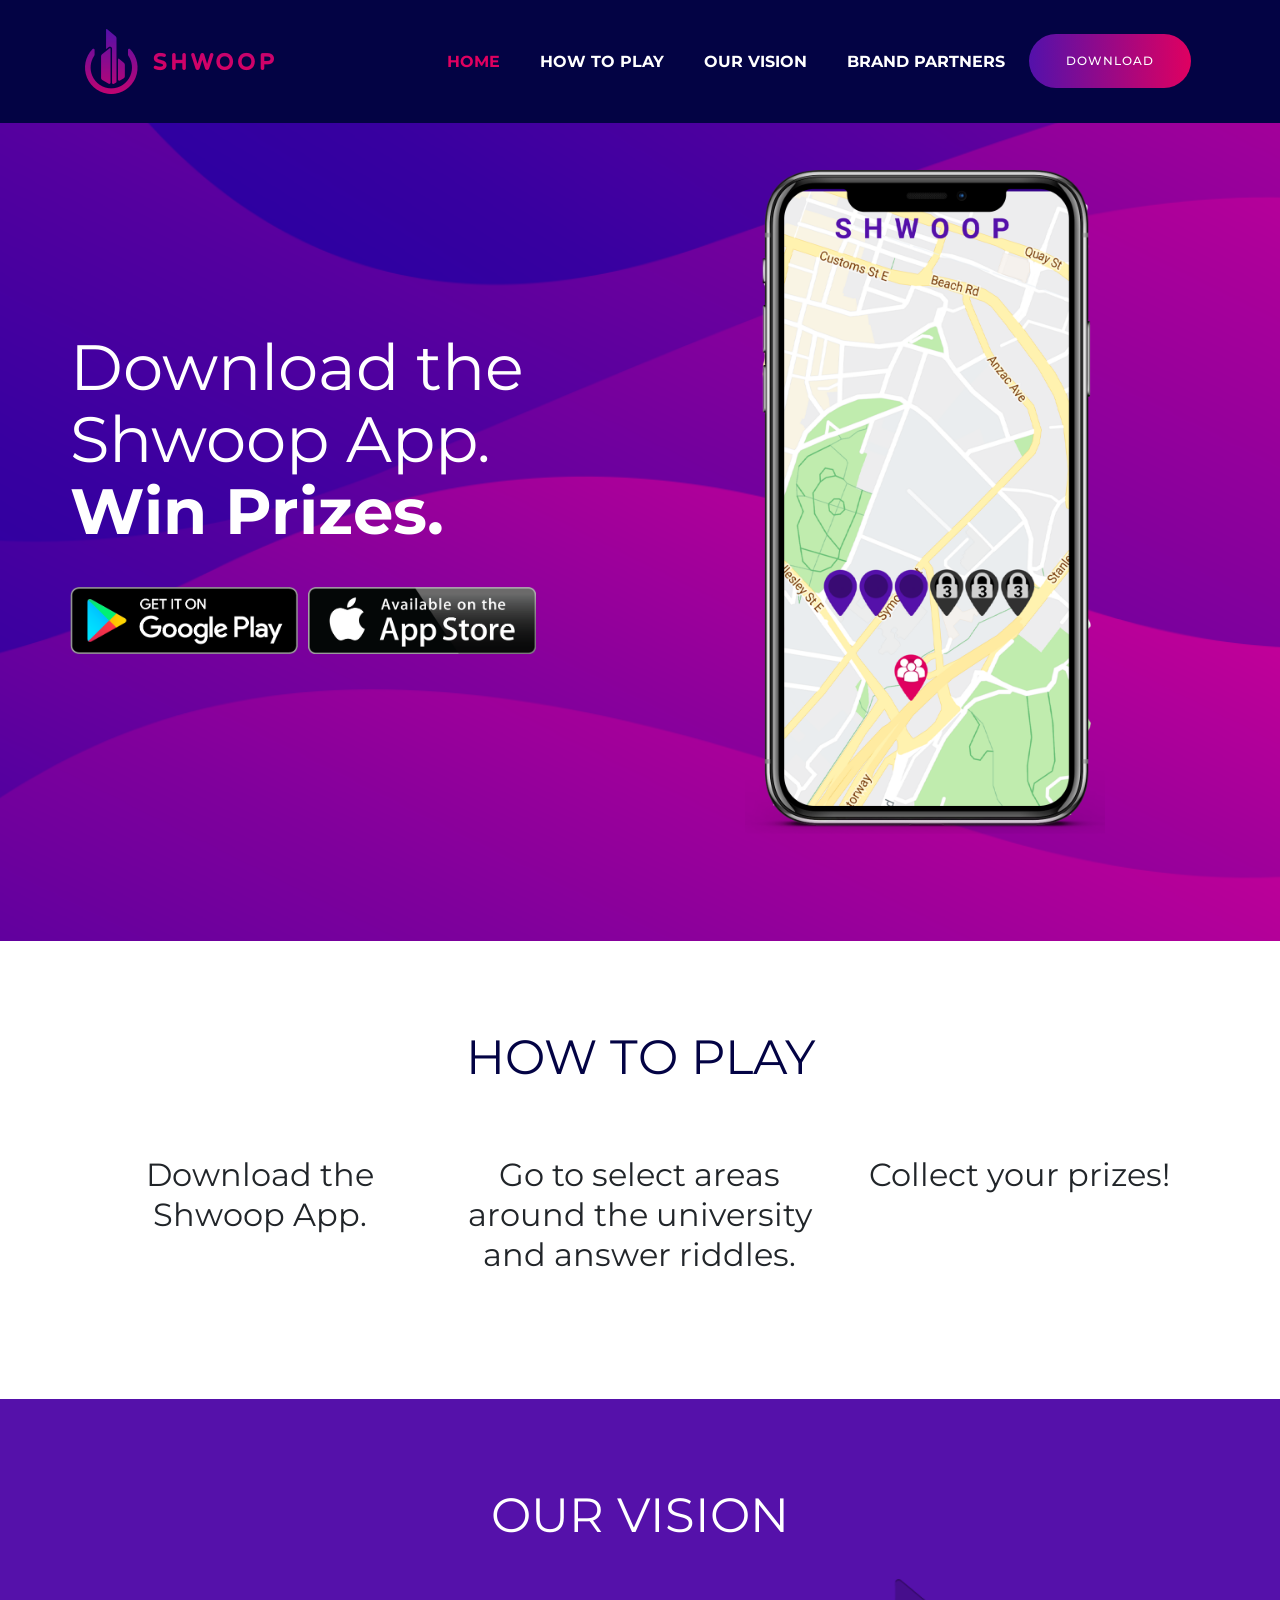
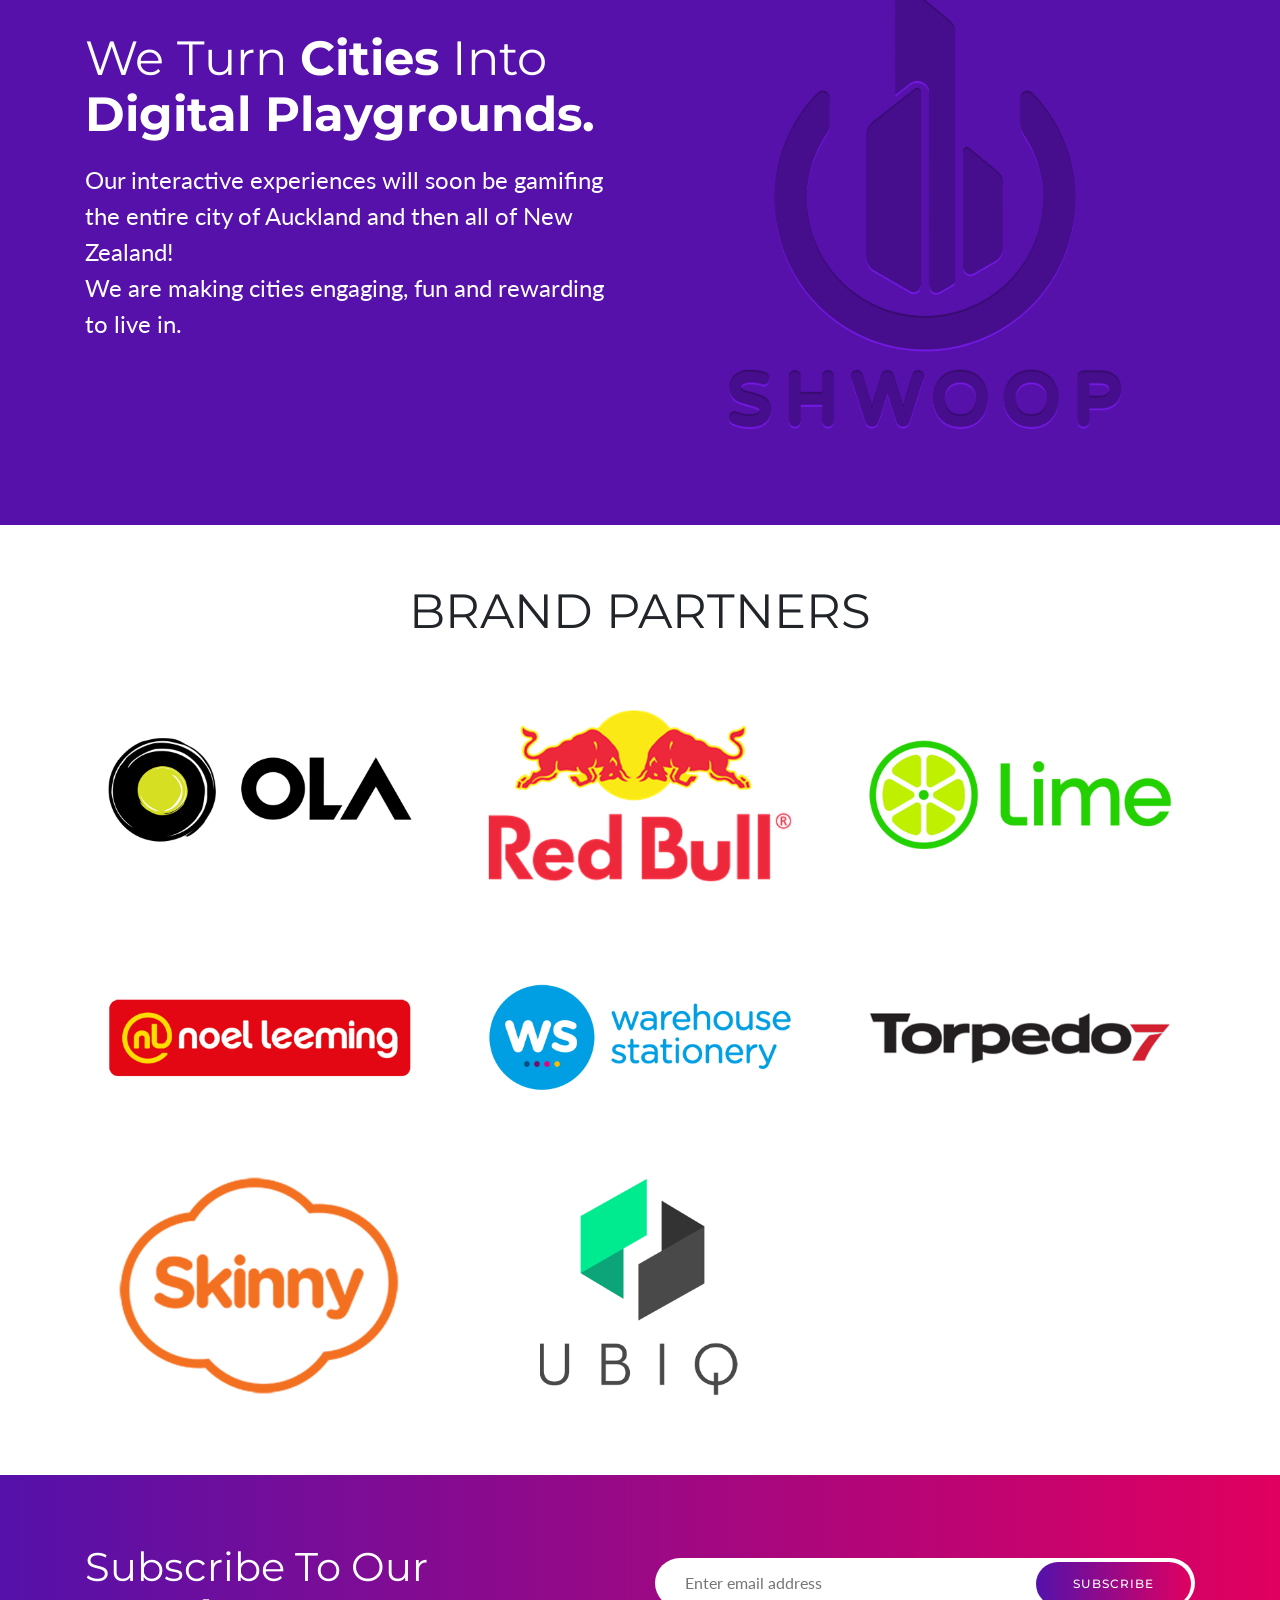
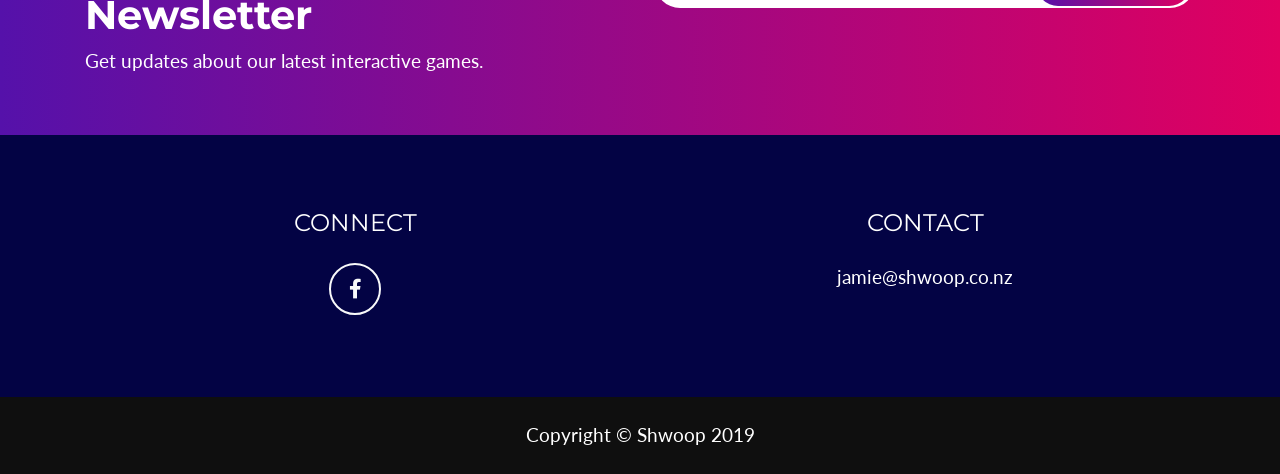
==== index.html @ aa8933da "clickable app download buttons" ====
<!DOCTYPE html>
<html lang="en">

<head>
  <meta charset="utf-8">
  <meta name="viewport" content="width=device-width, initial-scale=1, shrink-to-fit=no">
  <meta name="description" content="Landing page for the Shwoop App">
  <meta name="author" content="">
  

  <title>Shwoop App</title>

  <link rel="icon" href="img/favicon.png" type="image/png">

  <!-- Custom fonts -->
  <link href="vendor/fontawesome-free/css/all.min.css" rel="stylesheet" type="text/css">
  <link href="https://fonts.googleapis.com/css?family=Montserrat:400,700" rel="stylesheet" type="text/css">
  <link href="https://fonts.googleapis.com/css?family=Lato:400,700,400italic,700italic" rel="stylesheet" type="text/css">

  <!-- Theme CSS -->
  <link href="css/freelancer.min.css" rel="stylesheet">
  <link href="css/freelancer.css" rel="stylesheet">

</head>

<body id="page-top">

  <!-- Navigation -->
  <nav class="navbar navbar-expand-lg bg-secondary text-uppercase fixed-top" id="mainNav">
    <div class="container">
      <a class="navbar-brand js-scroll-trigger" href="#page-top"><img id="nav-logo" src="img/logo.png" alt="shwoop logo"></a>
      <button class="navbar-toggler navbar-toggler-right text-uppercase font-weight-bold bg-primary text-white rounded" type="button" data-toggle="collapse" data-target="#navbarResponsive" aria-controls="navbarResponsive" aria-expanded="false" aria-label="Toggle navigation">
        Menu
        <i class="fas fa-bars"></i>
      </button>
      <div class="collapse navbar-collapse" id="navbarResponsive">
        <ul class="navbar-nav ml-auto">
          <li class="nav-item mx-0 mx-lg-1">
            <a class="nav-link py-3 px-0 px-lg-3 rounded js-scroll-trigger" href="#home">Home</a>
          </li>
          <li class="nav-item mx-0 mx-lg-1">
            <a class="nav-link py-3 px-0 px-lg-3 rounded js-scroll-trigger" href="#how-to-play">How To Play</a>
          </li>
          <li class="nav-item mx-0 mx-lg-1">
              <a class="nav-link py-3 px-0 px-lg-3 rounded js-scroll-trigger" href="#vision">Our Vision</a>
          </li>
          <li class="nav-item mx-0 mx-lg-1">
              <a class="nav-link py-3 px-0 px-lg-3 rounded js-scroll-trigger" href="#brand-partners">Brand Partners</a>
          </li>
          <li class="nav-item mx-0 mx-lg-1">
              <button class="btn primary_btn">Download</button>
          </li>
        </ul>
      </div>
    </div>
  </nav>

  <!-- Masthead -->
  <header class="masthead bg-primary text-white" id="home">
      <div class = "container">
        <div class="row">
          
          <div class="col-md-6 col-sm-12">
            <h1 class="masthead-heading mb-0">Download the<br>Shwoop App.<br><b>Win Prizes.</b></h1>
            <div class="download-buttons">
              <a href="https://play.google.com/store/apps/details?id=com.shwoop&hl=en_US"><img class="play-button" src="img/get-on-play.png" alt="play store button"></a>
              <a href=""><img class="apple-button" src="img/get-on-apple.png" alt="apple store button"></a>
            </div>
          </div>
          <div class="col-md-6 col-sm-12 center-align">
            <img class="scaled-image" src="img/home-left.png" alt="shwoop logo">
          </div>
        </div>
      </div>


  </header>

  <!-- How to play Section -->
  <section class="page-section portfolio" id="how-to-play">
    <div class="container">

      <!-- Portfolio Section Heading -->
      <h2 class="page-section-heading text-center text-uppercase text-secondary mb-0">How To Play</h2>

      <!-- Divider -->
      <div class="divider-custom"></div>

      <!-- Portfolio Grid Items -->
      <div class="row">

        <!-- Portfolio Item 1 -->
        <div class="col-md-12 col-lg-4 how-to-play-tile">
            <img class="step-number" src="img/1.png" alt="">
            <h2>Download the Shwoop App.</h2>
        </div>

        <!-- Portfolio Item 2 -->
        <div class="col-md-12 col-lg-4 how-to-play-tile">
            <img class="step-number" src="img/2.png" alt="">
            <h2>Go to select areas around the university and answer riddles.</h2>
        </div>

        <!-- Portfolio Item 3 -->
        <div class="col-md-12 col-lg-4 how-to-play-tile">
            <img class="step-number" src="img/3.png" alt="">
            <h2>Collect your prizes!</h2>
        </div>
    </div>
  </section>


  <!-- Our vision Section -->
  <section class="page-section portfolio bg-primary text-white" id="vision">
      <div class="container">
  
        <!-- Portfolio Section Heading -->
        <h2 class="page-section-heading text-center text-uppercase mb-0">Our Vision</h2>
  
        <!-- Divider -->
        <div class="divider-custom"></div>
        
        <div class="row">
          
          <div class="col-md-6 col-sm-12">
            <h1 class="masthead-heading mb-0 ">We Turn <b>Cities</b> Into<br><b>Digital Playgrounds.</b></h1>
            <p>
              Our interactive experiences will soon be gamifing the entire city of Auckland and then all of New Zealand!<br>We are making cities engaging, fun and rewarding to live in. 
            </p>
          </div>
          <div class="col-md-6 col-sm-12 center-align">
            <img class="scaled-image-vision" src="img/large-logo.png" alt="shwoop logo">
          </div>
        </div>

        
      </div>
    </section>

  <!-- Brand partners Section -->
  <section class="page-section portfolio" id="brand-partners">
      <div class="container">
  
        <!-- Portfolio Section Heading -->
        <h2 class="page-section-heading text-center text-uppercase mb-0">Brand Partners</h2>
  
        <!-- Divider -->
        <div class="divider-custom"></div>
  
        <!-- Portfolio Grid Items -->
        <div class="row">
  
          <!-- Brand 1 -->
          <div class="col-4">
              <img class="img-fluid" src="img/portfolio/ola.png" alt="">
          </div>
  
          <!-- Brand 2 -->
          <div class="col-4">
              <img class="img-fluid" src="img/portfolio/redbull.png" alt="">
          </div>
  
          <!-- Brand 3 -->
          <div class="col-4">
              <img class="img-fluid" src="img/portfolio/lime.png" alt="">
          </div>

          <!-- Brand 4 -->
          <div class="col-4">
              <img class="img-fluid" src="img/portfolio/noelleeming.png" alt="">
          </div>
  
          <!-- Brand 5 -->
          <div class="col-4">
              <img class="img-fluid" src="img/portfolio/ws.png" alt="">
          </div>
  
          <!-- Brand 6 -->
          <div class="col-4">
              <img class="img-fluid" src="img/portfolio/T7.png" alt="">
          </div>

          <!-- Brand 7 -->
          <div class="col-4">
              <img class="img-fluid" src="img/portfolio/Skinny.png" alt="">
          </div>
    
            <!-- Brand 8 -->
            <div class="col-4">
                <img class="img-fluid" src="img/portfolio/UBIQ.png" alt="">
            </div>
      </div>
    </section>

  

  <!-- Newsletter Section -->
  <section class="page-section newsletter_area">
      <div class="container">
        <div class="row">
          <div class="col-lg-6 col-md-6 col-sm-12">
            <div class="newsletter_inner">
              <h1>Subscribe To Our <b>Newsletter</b></h1>
              <p>Get updates about our latest interactive games.</p>
            </div>
          </div>
          <div class="col-lg-6 col-md-6 col-sm-12">
            <aside class="newsletter_widget">
              <div id="mc_embed_signup">
                <form target="_blank" action=""
                 method="get" class="subscribe_form relative">
                  <div class="input-group d-flex flex-row">
                    <input name="EMAIL" placeholder="Enter email address" onfocus="this.placeholder = ''" onblur="this.placeholder = 'Your email address'"
                     required="" type="email">
                    <button class="btn primary_btn">Subscribe</button>
                  </div>
                </form>
              </div>
            </aside>
          </div>
        </div>
      </div>
    </section>
    <!-- <form target="_blank" action="https://spondonit.us12.list-manage.com/subscribe/post?u=1462626880ade1ac87bd9c93a&amp;id=92a4423d01"-->



  <!-- Footer -->
  <footer class="footer text-center">
    <div class="container">
      <div class="row">

        <!-- Footer Social Icons -->
        <div class="col-lg-6">
          <h4 class="text-uppercase mb-4">Connect</h4>
          <a class="btn btn-outline-light btn-social mx-1" href="#">
            <i class="fab fa-fw fa-facebook-f"></i>
          </a>
        </div>

        <!-- Footer About Text -->
        <div class="col-lg-6">
          <h4 class="text-uppercase mb-4">Contact</h4>
          <p>jamie@shwoop.co.nz</p>
        </div>

      </div>
    </div>
  </footer>

  <!-- Copyright Section -->
  <section class="copyright py-4 text-center text-white">
    <div class="container">
      <p>Copyright &copy; Shwoop 2019</p>
    </div>
  </section>

  <!-- Scroll to Top Button (Only visible on small and extra-small screen sizes) -->
  <div class="scroll-to-top d-lg-none position-fixed ">
    <a class="js-scroll-trigger d-block text-center text-white rounded" href="#page-top">
      <i class="fa fa-chevron-up"></i>
    </a>
  </div>

  <!-- Portfolio Modals -->

  <!-- Portfolio Modal 1 -->
  <div class="portfolio-modal modal fade" id="portfolioModal1" tabindex="-1" role="dialog" aria-labelledby="portfolioModal1Label" aria-hidden="true">
    <div class="modal-dialog modal-xl" role="document">
      <div class="modal-content">
        <button type="button" class="close" data-dismiss="modal" aria-label="Close">
          <span aria-hidden="true">
            <i class="fas fa-times"></i>
          </span>
        </button>
        <div class="modal-body text-center">
          <div class="container">
            <div class="row justify-content-center">
              <div class="col-lg-8">
                <!-- Portfolio Modal - Title -->
                <h2 class="portfolio-modal-title text-secondary text-uppercase mb-0">Log Cabin</h2>
                <!-- Icon Divider -->
                <div class="divider-custom">
                  <div class="divider-custom-line"></div>
                  <div class="divider-custom-icon">
                    <i class="fas fa-star"></i>
                  </div>
                  <div class="divider-custom-line"></div>
                </div>
                <!-- Portfolio Modal - Image -->
                <img class="img-fluid rounded mb-5" src="img/portfolio/cabin.png" alt="">
                <!-- Portfolio Modal - Text -->
                <p class="mb-5">Lorem ipsum dolor sit amet, consectetur adipisicing elit. Mollitia neque assumenda ipsam nihil, molestias magnam, recusandae quos quis inventore quisquam velit asperiores, vitae? Reprehenderit soluta, eos quod consequuntur itaque. Nam.</p>
                <button class="btn btn-primary" href="#" data-dismiss="modal">
                  <i class="fas fa-times fa-fw"></i>
                  Close Window
                </button>
              </div>
            </div>
          </div>
        </div>
      </div>
    </div>
  </div>

  <!-- Portfolio Modal 2 -->
  <div class="portfolio-modal modal fade" id="portfolioModal2" tabindex="-1" role="dialog" aria-labelledby="portfolioModal2Label" aria-hidden="true">
    <div class="modal-dialog modal-xl" role="document">
      <div class="modal-content">
        <button type="button" class="close" data-dismiss="modal" aria-label="Close">
          <span aria-hidden="true">
            <i class="fas fa-times"></i>
          </span>
        </button>
        <div class="modal-body text-center">
          <div class="container">
            <div class="row justify-content-center">
              <div class="col-lg-8">
                <!-- Portfolio Modal - Title -->
                <h2 class="portfolio-modal-title text-secondary text-uppercase mb-0">Tasty Cake</h2>
                <!-- Icon Divider -->
                <div class="divider-custom">
                  <div class="divider-custom-line"></div>
                  <div class="divider-custom-icon">
                    <i class="fas fa-star"></i>
                  </div>
                  <div class="divider-custom-line"></div>
                </div>
                <!-- Portfolio Modal - Image -->
                <img class="img-fluid rounded mb-5" src="img/portfolio/cake.png" alt="">
                <!-- Portfolio Modal - Text -->
                <p class="mb-5">Lorem ipsum dolor sit amet, consectetur adipisicing elit. Mollitia neque assumenda ipsam nihil, molestias magnam, recusandae quos quis inventore quisquam velit asperiores, vitae? Reprehenderit soluta, eos quod consequuntur itaque. Nam.</p>
                <button class="btn btn-primary" href="#" data-dismiss="modal">
                  <i class="fas fa-times fa-fw"></i>
                  Close Window
                </button>
              </div>
            </div>
          </div>
        </div>
      </div>
    </div>
  </div>

  <!-- Portfolio Modal 3 -->
  <div class="portfolio-modal modal fade" id="portfolioModal3" tabindex="-1" role="dialog" aria-labelledby="portfolioModal3Label" aria-hidden="true">
    <div class="modal-dialog modal-xl" role="document">
      <div class="modal-content">
        <button type="button" class="close" data-dismiss="modal" aria-label="Close">
          <span aria-hidden="true">
            <i class="fas fa-times"></i>
          </span>
        </button>
        <div class="modal-body text-center">
          <div class="container">
            <div class="row justify-content-center">
              <div class="col-lg-8">
                <!-- Portfolio Modal - Title -->
                <h2 class="portfolio-modal-title text-secondary text-uppercase mb-0">Circus Tent</h2>
                <!-- Icon Divider -->
                <div class="divider-custom">
                  <div class="divider-custom-line"></div>
                  <div class="divider-custom-icon">
                    <i class="fas fa-star"></i>
                  </div>
                  <div class="divider-custom-line"></div>
                </div>
                <!-- Portfolio Modal - Image -->
                <img class="img-fluid rounded mb-5" src="img/portfolio/circus.png" alt="">
                <!-- Portfolio Modal - Text -->
                <p class="mb-5">Lorem ipsum dolor sit amet, consectetur adipisicing elit. Mollitia neque assumenda ipsam nihil, molestias magnam, recusandae quos quis inventore quisquam velit asperiores, vitae? Reprehenderit soluta, eos quod consequuntur itaque. Nam.</p>
                <button class="btn btn-primary" href="#" data-dismiss="modal">
                  <i class="fas fa-times fa-fw"></i>
                  Close Window
                </button>
              </div>
            </div>
          </div>
        </div>
      </div>
    </div>
  </div>

  <!-- Portfolio Modal 4 -->
  <div class="portfolio-modal modal fade" id="portfolioModal4" tabindex="-1" role="dialog" aria-labelledby="portfolioModal4Label" aria-hidden="true">
    <div class="modal-dialog modal-xl" role="document">
      <div class="modal-content">
        <button type="button" class="close" data-dismiss="modal" aria-label="Close">
          <span aria-hidden="true">
            <i class="fas fa-times"></i>
          </span>
        </button>
        <div class="modal-body text-center">
          <div class="container">
            <div class="row justify-content-center">
              <div class="col-lg-8">
                <!-- Portfolio Modal - Title -->
                <h2 class="portfolio-modal-title text-secondary text-uppercase mb-0">Controller</h2>
                <!-- Icon Divider -->
                <div class="divider-custom">
                  <div class="divider-custom-line"></div>
                  <div class="divider-custom-icon">
                    <i class="fas fa-star"></i>
                  </div>
                  <div class="divider-custom-line"></div>
                </div>
                <!-- Portfolio Modal - Image -->
                <img class="img-fluid rounded mb-5" src="img/portfolio/game.png" alt="">
                <!-- Portfolio Modal - Text -->
                <p class="mb-5">Lorem ipsum dolor sit amet, consectetur adipisicing elit. Mollitia neque assumenda ipsam nihil, molestias magnam, recusandae quos quis inventore quisquam velit asperiores, vitae? Reprehenderit soluta, eos quod consequuntur itaque. Nam.</p>
                <button class="btn btn-primary" href="#" data-dismiss="modal">
                  <i class="fas fa-times fa-fw"></i>
                  Close Window
                </button>
              </div>
            </div>
          </div>
        </div>
      </div>
    </div>
  </div>

  <!-- Portfolio Modal 5 -->
  <div class="portfolio-modal modal fade" id="portfolioModal5" tabindex="-1" role="dialog" aria-labelledby="portfolioModal5Label" aria-hidden="true">
    <div class="modal-dialog modal-xl" role="document">
      <div class="modal-content">
        <button type="button" class="close" data-dismiss="modal" aria-label="Close">
          <span aria-hidden="true">
            <i class="fas fa-times"></i>
          </span>
        </button>
        <div class="modal-body text-center">
          <div class="container">
            <div class="row justify-content-center">
              <div class="col-lg-8">
                <!-- Portfolio Modal - Title -->
                <h2 class="portfolio-modal-title text-secondary text-uppercase mb-0">Locked Safe</h2>
                <!-- Icon Divider -->
                <div class="divider-custom">
                  <div class="divider-custom-line"></div>
                  <div class="divider-custom-icon">
                    <i class="fas fa-star"></i>
                  </div>
                  <div class="divider-custom-line"></div>
                </div>
                <!-- Portfolio Modal - Image -->
                <img class="img-fluid rounded mb-5" src="img/portfolio/safe.png" alt="">
                <!-- Portfolio Modal - Text -->
                <p class="mb-5">Lorem ipsum dolor sit amet, consectetur adipisicing elit. Mollitia neque assumenda ipsam nihil, molestias magnam, recusandae quos quis inventore quisquam velit asperiores, vitae? Reprehenderit soluta, eos quod consequuntur itaque. Nam.</p>
                <button class="btn btn-primary" href="#" data-dismiss="modal">
                  <i class="fas fa-times fa-fw"></i>
                  Close Window
                </button>
              </div>
            </div>
          </div>
        </div>
      </div>
    </div>
  </div>

  <!-- Portfolio Modal 6 -->
  <div class="portfolio-modal modal fade" id="portfolioModal6" tabindex="-1" role="dialog" aria-labelledby="portfolioModal6Label" aria-hidden="true">
    <div class="modal-dialog modal-xl" role="document">
      <div class="modal-content">
        <button type="button" class="close" data-dismiss="modal" aria-label="Close">
          <span aria-hidden="true">
            <i class="fas fa-times"></i>
          </span>
        </button>
        <div class="modal-body text-center">
          <div class="container">
            <div class="row justify-content-center">
              <div class="col-lg-8">
                <!-- Portfolio Modal - Title -->
                <h2 class="portfolio-modal-title text-secondary text-uppercase mb-0">Submarine</h2>
                <!-- Icon Divider -->
                <div class="divider-custom">
                  <div class="divider-custom-line"></div>
                  <div class="divider-custom-icon">
                    <i class="fas fa-star"></i>
                  </div>
                  <div class="divider-custom-line"></div>
                </div>
                <!-- Portfolio Modal - Image -->
                <img class="img-fluid rounded mb-5" src="img/portfolio/submarine.png" alt="">
                <!-- Portfolio Modal - Text -->
                <p class="mb-5">Lorem ipsum dolor sit amet, consectetur adipisicing elit. Mollitia neque assumenda ipsam nihil, molestias magnam, recusandae quos quis inventore quisquam velit asperiores, vitae? Reprehenderit soluta, eos quod consequuntur itaque. Nam.</p>
                <button class="btn btn-primary" href="#" data-dismiss="modal">
                  <i class="fas fa-times fa-fw"></i>
                  Close Window
                </button>
              </div>
            </div>
          </div>
        </div>
      </div>
    </div>
  </div>

  <!-- Bootstrap core JavaScript -->
  <script src="vendor/jquery/jquery.min.js"></script>
  <script src="vendor/bootstrap/js/bootstrap.bundle.min.js"></script>

  <!-- Plugin JavaScript -->
  <script src="vendor/jquery-easing/jquery.easing.min.js"></script>

  <!-- Contact Form JavaScript -->
  <script src="js/jqBootstrapValidation.js"></script>
  <script src="js/contact_me.js"></script>

  <!-- Custom scripts for this template -->
  <script src="js/freelancer.min.js"></script>

</body>

</html>
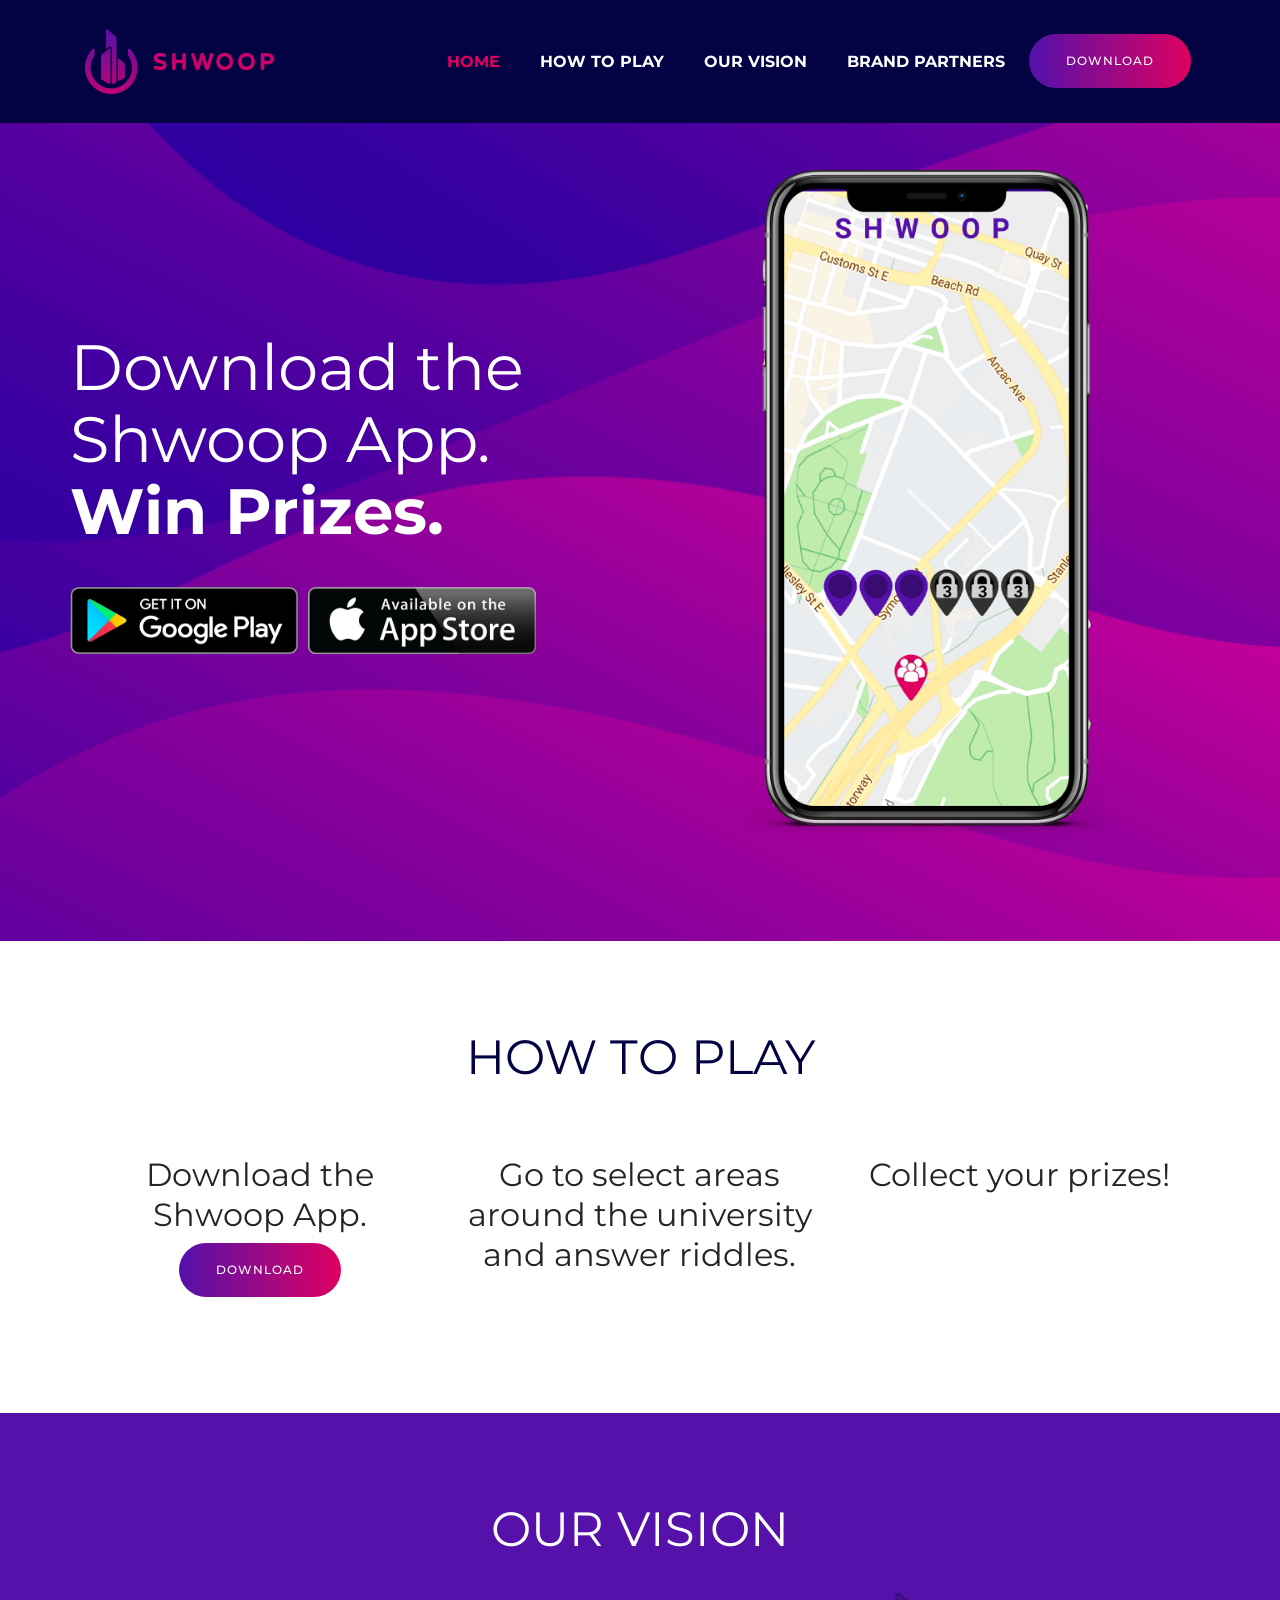
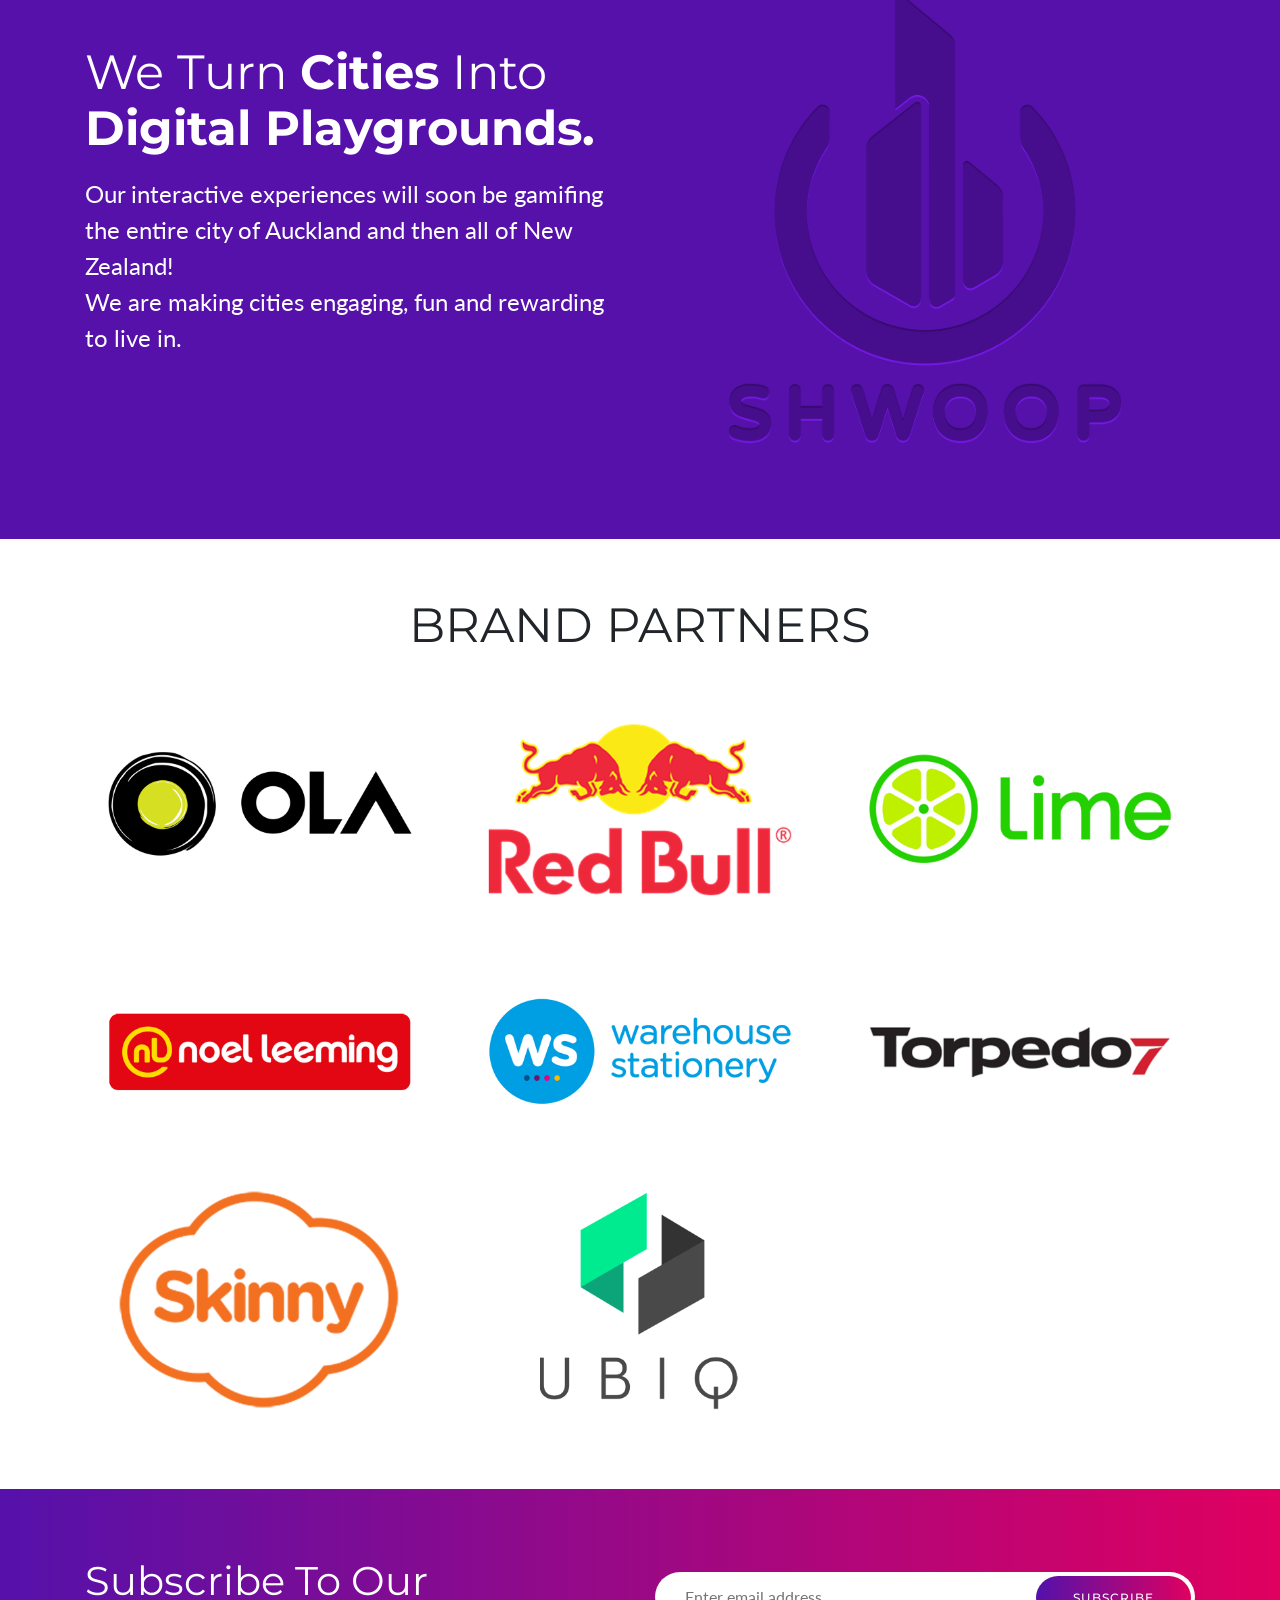
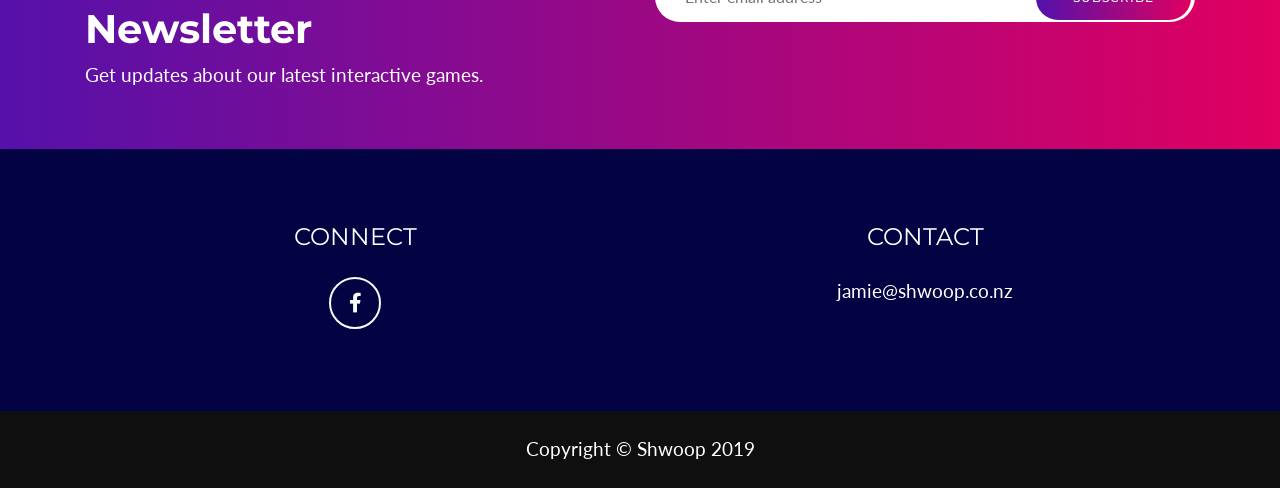
==== commit ed0371cb: "download button added" ====
--- a/index.html
+++ b/index.html
@@ -48,7 +48,7 @@
               <a class="nav-link py-3 px-0 px-lg-3 rounded js-scroll-trigger" href="#brand-partners">Brand Partners</a>
           </li>
           <li class="nav-item mx-0 mx-lg-1">
-              <button class="btn primary_btn">Download</button>
+              <button class="btn primary_btn" data-toggle="modal" data-target="#download-modal">Download</button>
           </li>
         </ul>
       </div>
@@ -93,6 +93,7 @@
         <div class="col-md-12 col-lg-4 how-to-play-tile">
             <img class="step-number" src="img/1.png" alt="">
             <h2>Download the Shwoop App.</h2>
+            <button class="btn primary_btn" data-toggle="modal" data-target="#download-modal">Download</button>
         </div>
 
         <!-- Portfolio Item 2 -->
@@ -262,10 +263,9 @@
     </a>
   </div>
 
-  <!-- Portfolio Modals -->
-
-  <!-- Portfolio Modal 1 -->
-  <div class="portfolio-modal modal fade" id="portfolioModal1" tabindex="-1" role="dialog" aria-labelledby="portfolioModal1Label" aria-hidden="true">
+
+  <!-- Download Modal  -->
+  <div class="portfolio-modal modal fade" id="download-modal" tabindex="-1" role="dialog" aria-labelledby="download-modal-lable" aria-hidden="true">
     <div class="modal-dialog modal-xl" role="document">
       <div class="modal-content">
         <button type="button" class="close" data-dismiss="modal" aria-label="Close">
@@ -278,7 +278,7 @@
             <div class="row justify-content-center">
               <div class="col-lg-8">
                 <!-- Portfolio Modal - Title -->
-                <h2 class="portfolio-modal-title text-secondary text-uppercase mb-0">Log Cabin</h2>
+                <h2 class="portfolio-modal-title text-secondary text-uppercase mb-0">Download App</h2>
                 <!-- Icon Divider -->
                 <div class="divider-custom">
                   <div class="divider-custom-line"></div>
@@ -293,7 +293,7 @@
                 <p class="mb-5">Lorem ipsum dolor sit amet, consectetur adipisicing elit. Mollitia neque assumenda ipsam nihil, molestias magnam, recusandae quos quis inventore quisquam velit asperiores, vitae? Reprehenderit soluta, eos quod consequuntur itaque. Nam.</p>
                 <button class="btn btn-primary" href="#" data-dismiss="modal">
                   <i class="fas fa-times fa-fw"></i>
-                  Close Window
+                  Close
                 </button>
               </div>
             </div>
@@ -303,201 +303,6 @@
     </div>
   </div>
 
-  <!-- Portfolio Modal 2 -->
-  <div class="portfolio-modal modal fade" id="portfolioModal2" tabindex="-1" role="dialog" aria-labelledby="portfolioModal2Label" aria-hidden="true">
-    <div class="modal-dialog modal-xl" role="document">
-      <div class="modal-content">
-        <button type="button" class="close" data-dismiss="modal" aria-label="Close">
-          <span aria-hidden="true">
-            <i class="fas fa-times"></i>
-          </span>
-        </button>
-        <div class="modal-body text-center">
-          <div class="container">
-            <div class="row justify-content-center">
-              <div class="col-lg-8">
-                <!-- Portfolio Modal - Title -->
-                <h2 class="portfolio-modal-title text-secondary text-uppercase mb-0">Tasty Cake</h2>
-                <!-- Icon Divider -->
-                <div class="divider-custom">
-                  <div class="divider-custom-line"></div>
-                  <div class="divider-custom-icon">
-                    <i class="fas fa-star"></i>
-                  </div>
-                  <div class="divider-custom-line"></div>
-                </div>
-                <!-- Portfolio Modal - Image -->
-                <img class="img-fluid rounded mb-5" src="img/portfolio/cake.png" alt="">
-                <!-- Portfolio Modal - Text -->
-                <p class="mb-5">Lorem ipsum dolor sit amet, consectetur adipisicing elit. Mollitia neque assumenda ipsam nihil, molestias magnam, recusandae quos quis inventore quisquam velit asperiores, vitae? Reprehenderit soluta, eos quod consequuntur itaque. Nam.</p>
-                <button class="btn btn-primary" href="#" data-dismiss="modal">
-                  <i class="fas fa-times fa-fw"></i>
-                  Close Window
-                </button>
-              </div>
-            </div>
-          </div>
-        </div>
-      </div>
-    </div>
-  </div>
-
-  <!-- Portfolio Modal 3 -->
-  <div class="portfolio-modal modal fade" id="portfolioModal3" tabindex="-1" role="dialog" aria-labelledby="portfolioModal3Label" aria-hidden="true">
-    <div class="modal-dialog modal-xl" role="document">
-      <div class="modal-content">
-        <button type="button" class="close" data-dismiss="modal" aria-label="Close">
-          <span aria-hidden="true">
-            <i class="fas fa-times"></i>
-          </span>
-        </button>
-        <div class="modal-body text-center">
-          <div class="container">
-            <div class="row justify-content-center">
-              <div class="col-lg-8">
-                <!-- Portfolio Modal - Title -->
-                <h2 class="portfolio-modal-title text-secondary text-uppercase mb-0">Circus Tent</h2>
-                <!-- Icon Divider -->
-                <div class="divider-custom">
-                  <div class="divider-custom-line"></div>
-                  <div class="divider-custom-icon">
-                    <i class="fas fa-star"></i>
-                  </div>
-                  <div class="divider-custom-line"></div>
-                </div>
-                <!-- Portfolio Modal - Image -->
-                <img class="img-fluid rounded mb-5" src="img/portfolio/circus.png" alt="">
-                <!-- Portfolio Modal - Text -->
-                <p class="mb-5">Lorem ipsum dolor sit amet, consectetur adipisicing elit. Mollitia neque assumenda ipsam nihil, molestias magnam, recusandae quos quis inventore quisquam velit asperiores, vitae? Reprehenderit soluta, eos quod consequuntur itaque. Nam.</p>
-                <button class="btn btn-primary" href="#" data-dismiss="modal">
-                  <i class="fas fa-times fa-fw"></i>
-                  Close Window
-                </button>
-              </div>
-            </div>
-          </div>
-        </div>
-      </div>
-    </div>
-  </div>
-
-  <!-- Portfolio Modal 4 -->
-  <div class="portfolio-modal modal fade" id="portfolioModal4" tabindex="-1" role="dialog" aria-labelledby="portfolioModal4Label" aria-hidden="true">
-    <div class="modal-dialog modal-xl" role="document">
-      <div class="modal-content">
-        <button type="button" class="close" data-dismiss="modal" aria-label="Close">
-          <span aria-hidden="true">
-            <i class="fas fa-times"></i>
-          </span>
-        </button>
-        <div class="modal-body text-center">
-          <div class="container">
-            <div class="row justify-content-center">
-              <div class="col-lg-8">
-                <!-- Portfolio Modal - Title -->
-                <h2 class="portfolio-modal-title text-secondary text-uppercase mb-0">Controller</h2>
-                <!-- Icon Divider -->
-                <div class="divider-custom">
-                  <div class="divider-custom-line"></div>
-                  <div class="divider-custom-icon">
-                    <i class="fas fa-star"></i>
-                  </div>
-                  <div class="divider-custom-line"></div>
-                </div>
-                <!-- Portfolio Modal - Image -->
-                <img class="img-fluid rounded mb-5" src="img/portfolio/game.png" alt="">
-                <!-- Portfolio Modal - Text -->
-                <p class="mb-5">Lorem ipsum dolor sit amet, consectetur adipisicing elit. Mollitia neque assumenda ipsam nihil, molestias magnam, recusandae quos quis inventore quisquam velit asperiores, vitae? Reprehenderit soluta, eos quod consequuntur itaque. Nam.</p>
-                <button class="btn btn-primary" href="#" data-dismiss="modal">
-                  <i class="fas fa-times fa-fw"></i>
-                  Close Window
-                </button>
-              </div>
-            </div>
-          </div>
-        </div>
-      </div>
-    </div>
-  </div>
-
-  <!-- Portfolio Modal 5 -->
-  <div class="portfolio-modal modal fade" id="portfolioModal5" tabindex="-1" role="dialog" aria-labelledby="portfolioModal5Label" aria-hidden="true">
-    <div class="modal-dialog modal-xl" role="document">
-      <div class="modal-content">
-        <button type="button" class="close" data-dismiss="modal" aria-label="Close">
-          <span aria-hidden="true">
-            <i class="fas fa-times"></i>
-          </span>
-        </button>
-        <div class="modal-body text-center">
-          <div class="container">
-            <div class="row justify-content-center">
-              <div class="col-lg-8">
-                <!-- Portfolio Modal - Title -->
-                <h2 class="portfolio-modal-title text-secondary text-uppercase mb-0">Locked Safe</h2>
-                <!-- Icon Divider -->
-                <div class="divider-custom">
-                  <div class="divider-custom-line"></div>
-                  <div class="divider-custom-icon">
-                    <i class="fas fa-star"></i>
-                  </div>
-                  <div class="divider-custom-line"></div>
-                </div>
-                <!-- Portfolio Modal - Image -->
-                <img class="img-fluid rounded mb-5" src="img/portfolio/safe.png" alt="">
-                <!-- Portfolio Modal - Text -->
-                <p class="mb-5">Lorem ipsum dolor sit amet, consectetur adipisicing elit. Mollitia neque assumenda ipsam nihil, molestias magnam, recusandae quos quis inventore quisquam velit asperiores, vitae? Reprehenderit soluta, eos quod consequuntur itaque. Nam.</p>
-                <button class="btn btn-primary" href="#" data-dismiss="modal">
-                  <i class="fas fa-times fa-fw"></i>
-                  Close Window
-                </button>
-              </div>
-            </div>
-          </div>
-        </div>
-      </div>
-    </div>
-  </div>
-
-  <!-- Portfolio Modal 6 -->
-  <div class="portfolio-modal modal fade" id="portfolioModal6" tabindex="-1" role="dialog" aria-labelledby="portfolioModal6Label" aria-hidden="true">
-    <div class="modal-dialog modal-xl" role="document">
-      <div class="modal-content">
-        <button type="button" class="close" data-dismiss="modal" aria-label="Close">
-          <span aria-hidden="true">
-            <i class="fas fa-times"></i>
-          </span>
-        </button>
-        <div class="modal-body text-center">
-          <div class="container">
-            <div class="row justify-content-center">
-              <div class="col-lg-8">
-                <!-- Portfolio Modal - Title -->
-                <h2 class="portfolio-modal-title text-secondary text-uppercase mb-0">Submarine</h2>
-                <!-- Icon Divider -->
-                <div class="divider-custom">
-                  <div class="divider-custom-line"></div>
-                  <div class="divider-custom-icon">
-                    <i class="fas fa-star"></i>
-                  </div>
-                  <div class="divider-custom-line"></div>
-                </div>
-                <!-- Portfolio Modal - Image -->
-                <img class="img-fluid rounded mb-5" src="img/portfolio/submarine.png" alt="">
-                <!-- Portfolio Modal - Text -->
-                <p class="mb-5">Lorem ipsum dolor sit amet, consectetur adipisicing elit. Mollitia neque assumenda ipsam nihil, molestias magnam, recusandae quos quis inventore quisquam velit asperiores, vitae? Reprehenderit soluta, eos quod consequuntur itaque. Nam.</p>
-                <button class="btn btn-primary" href="#" data-dismiss="modal">
-                  <i class="fas fa-times fa-fw"></i>
-                  Close Window
-                </button>
-              </div>
-            </div>
-          </div>
-        </div>
-      </div>
-    </div>
-  </div>
-
   <!-- Bootstrap core JavaScript -->
   <script src="vendor/jquery/jquery.min.js"></script>
   <script src="vendor/bootstrap/js/bootstrap.bundle.min.js"></script>
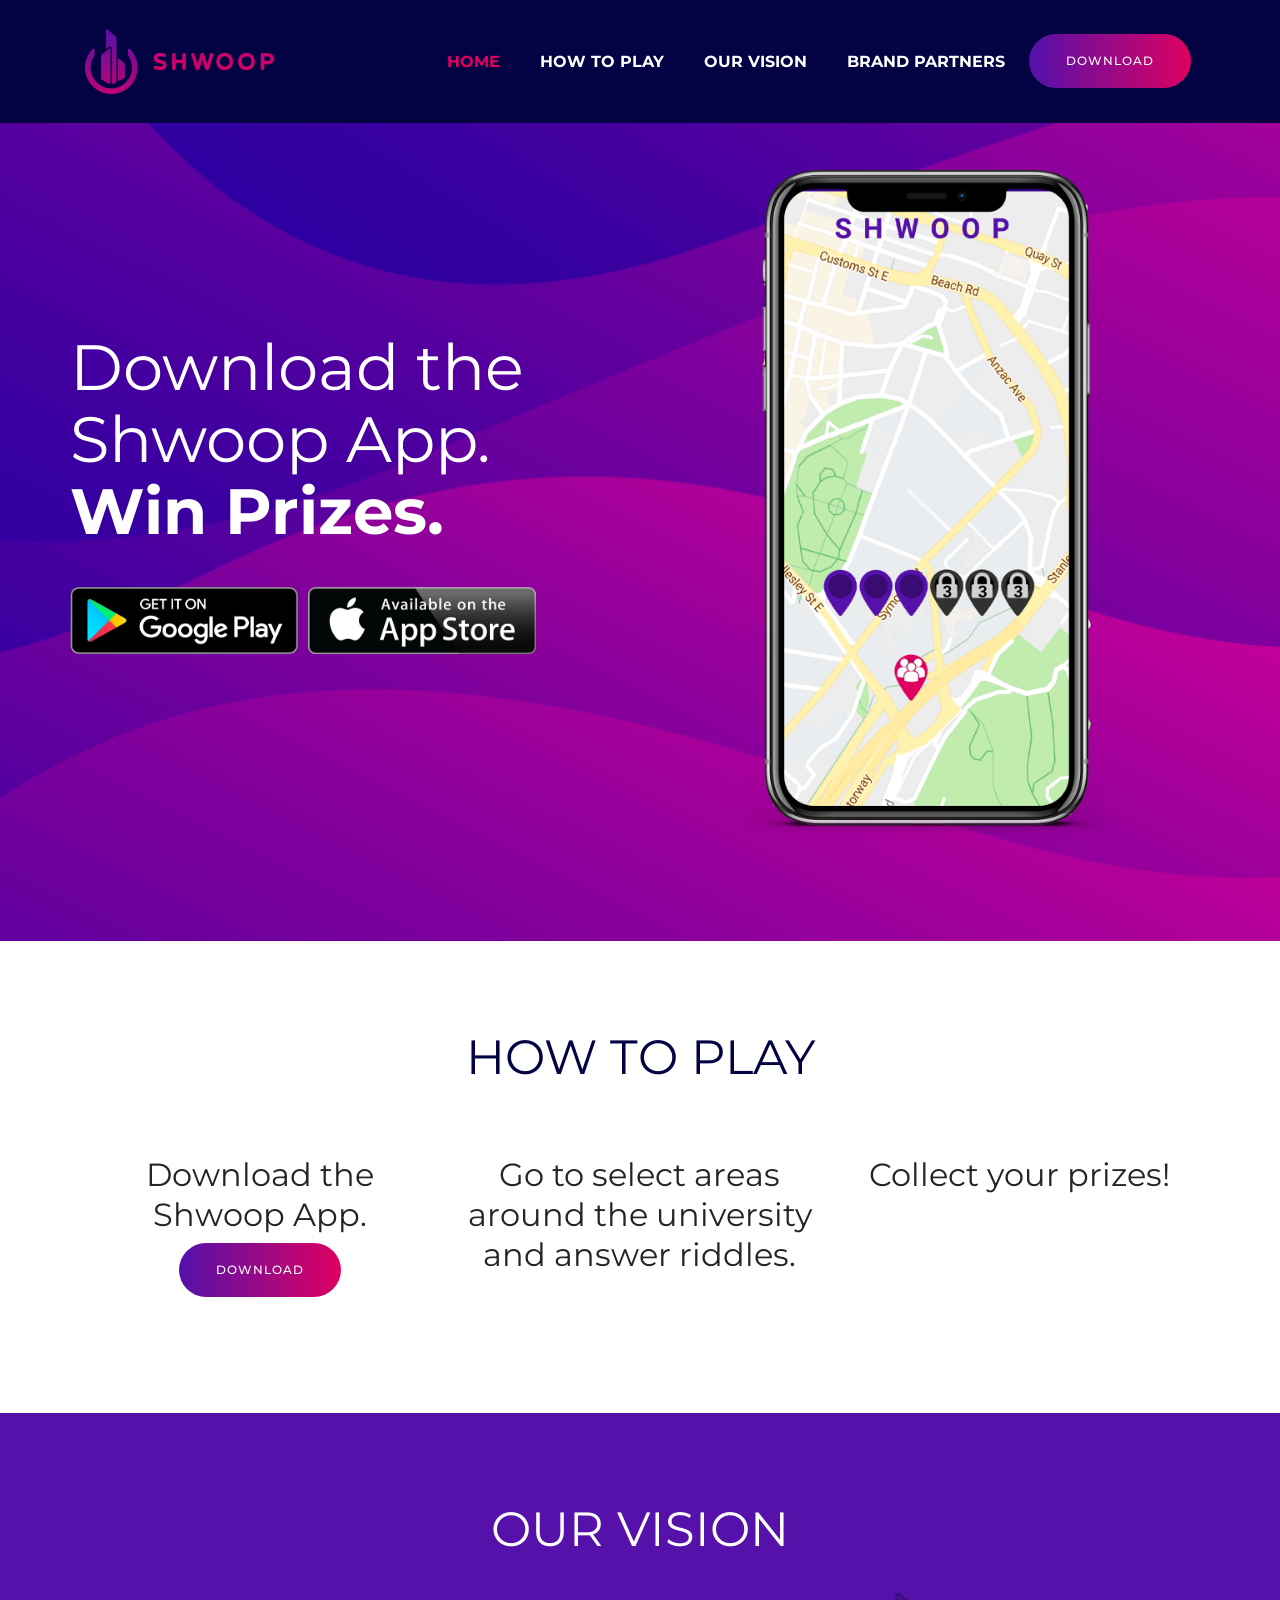
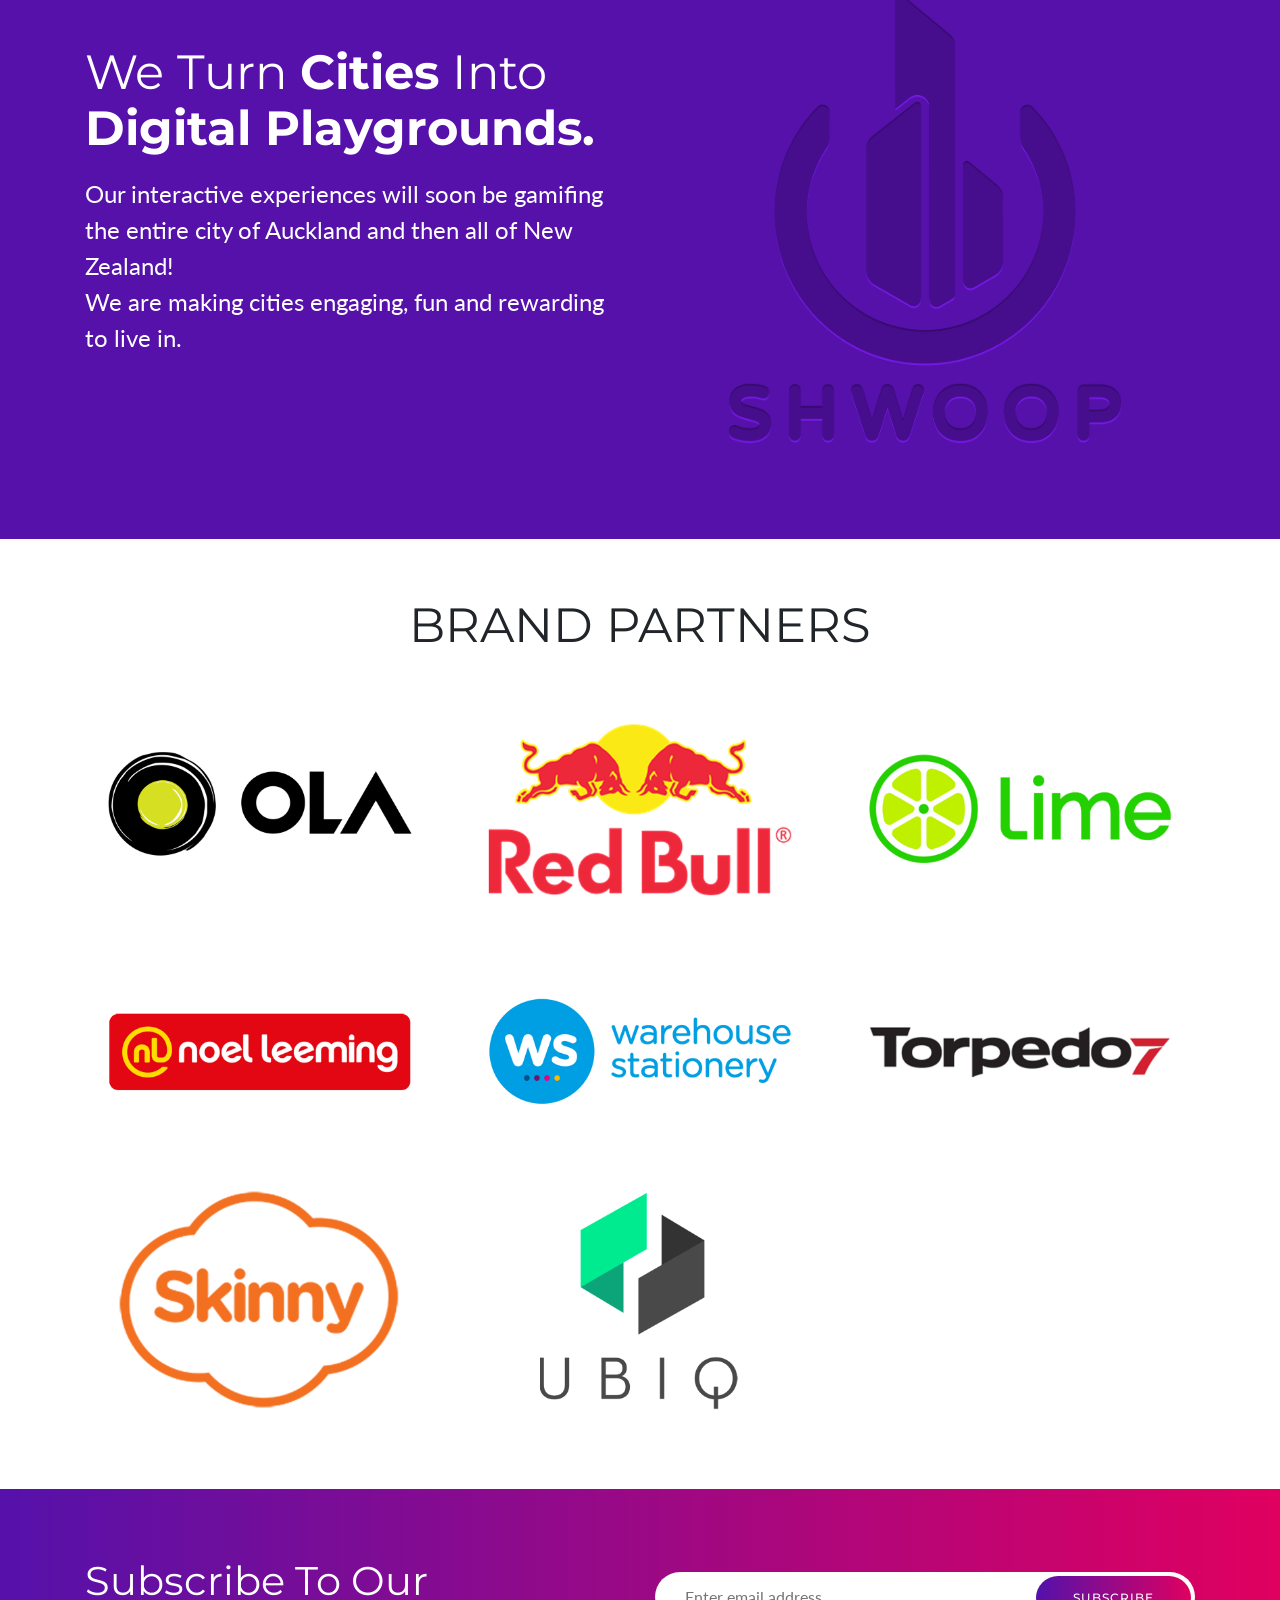
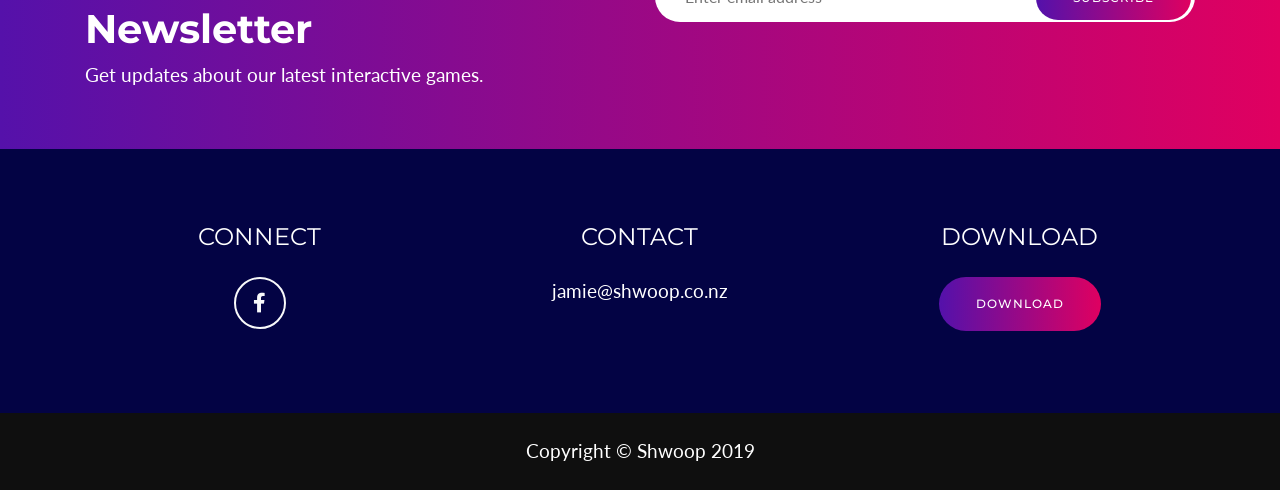
==== commit 3a667961: "download modal" ====
--- a/index.html
+++ b/index.html
@@ -232,17 +232,23 @@
       <div class="row">
 
         <!-- Footer Social Icons -->
-        <div class="col-lg-6">
+        <div class="col-lg-4">
           <h4 class="text-uppercase mb-4">Connect</h4>
           <a class="btn btn-outline-light btn-social mx-1" href="#">
             <i class="fab fa-fw fa-facebook-f"></i>
           </a>
         </div>
 
-        <!-- Footer About Text -->
-        <div class="col-lg-6">
+        <!-- Footer Contact Text -->
+        <div class="col-lg-4">
           <h4 class="text-uppercase mb-4">Contact</h4>
           <p>jamie@shwoop.co.nz</p>
+        </div>
+
+        <!-- Footer Download Text -->
+        <div class="col-lg-4">
+            <h4 class="text-uppercase mb-4">Download</h4>
+            <button class="btn primary_btn" data-toggle="modal" data-target="#download-modal">Download</button>
         </div>
 
       </div>
@@ -279,22 +285,27 @@
               <div class="col-lg-8">
                 <!-- Portfolio Modal - Title -->
                 <h2 class="portfolio-modal-title text-secondary text-uppercase mb-0">Download App</h2>
-                <!-- Icon Divider -->
-                <div class="divider-custom">
-                  <div class="divider-custom-line"></div>
-                  <div class="divider-custom-icon">
-                    <i class="fas fa-star"></i>
-                  </div>
-                  <div class="divider-custom-line"></div>
+                
+                <!-- Divider -->
+                <div class="divider-custom"></div>
+
+                <div class="row">
+                    <div class="col-lg-6">
+                      <h1>Android</h1>
+                      <img class="store-logo" src="img/android-logo.png" alt="">
+                      <div class="divider-custom"></div>
+                      <a href="https://play.google.com/store/apps/details?id=com.shwoop&hl=en_US"><img class="play-button download-modal-buttons" src="img/get-on-play.png" alt="play store button"></a>
+              
+                    </div>
+                    <div class="col-lg-6">
+                      <h2>Apple</h2>
+                      <img class="store-logo" src="img/apple-logo.png" alt="">
+                      <div class="divider-custom"></div>
+                      <a href=""><img class="apple-button download-modal-buttons" src="img/get-on-apple.png" alt="apple store button"></a>
+                    </div>
                 </div>
-                <!-- Portfolio Modal - Image -->
-                <img class="img-fluid rounded mb-5" src="img/portfolio/cabin.png" alt="">
-                <!-- Portfolio Modal - Text -->
-                <p class="mb-5">Lorem ipsum dolor sit amet, consectetur adipisicing elit. Mollitia neque assumenda ipsam nihil, molestias magnam, recusandae quos quis inventore quisquam velit asperiores, vitae? Reprehenderit soluta, eos quod consequuntur itaque. Nam.</p>
-                <button class="btn btn-primary" href="#" data-dismiss="modal">
-                  <i class="fas fa-times fa-fw"></i>
-                  Close
-                </button>
+                
+                <button class="btn primary_btn" data-dismiss="modal"><i class="fas fa-times fa-fw"></i>Close</button>
               </div>
             </div>
           </div>
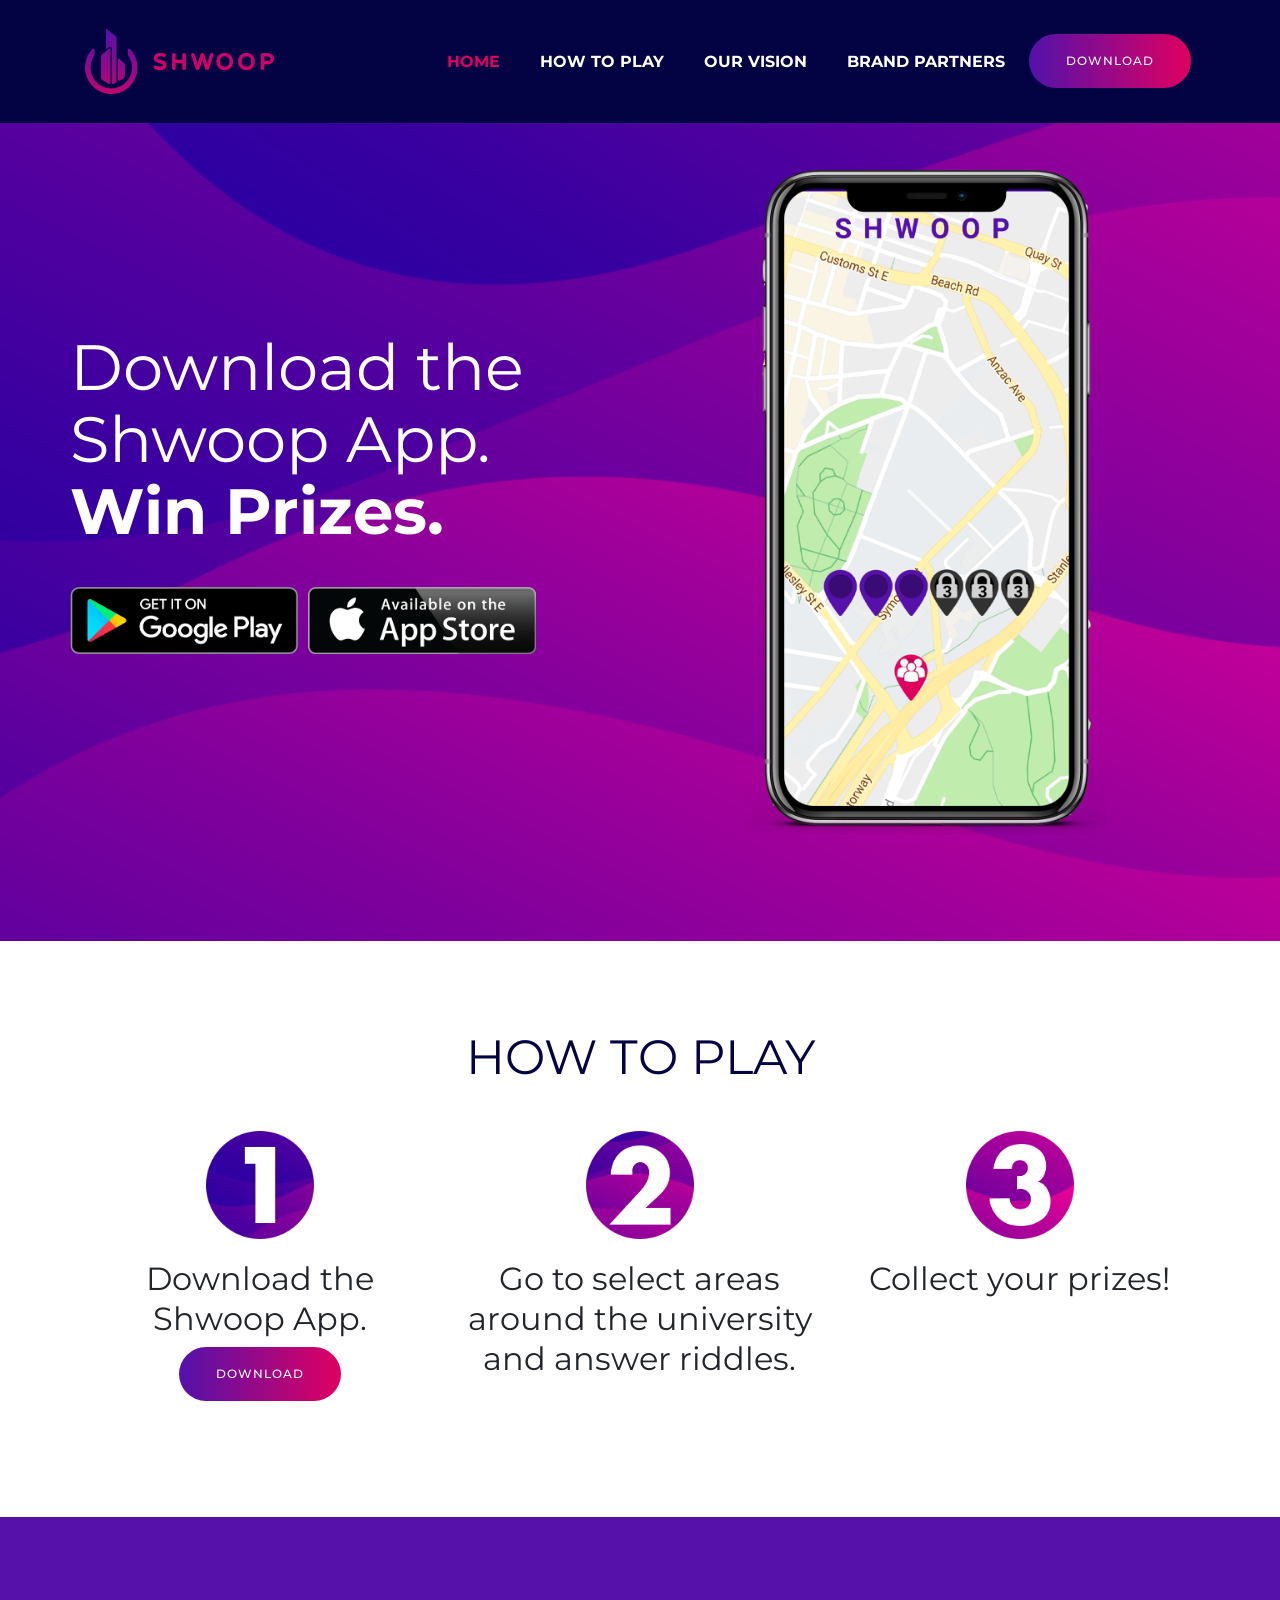
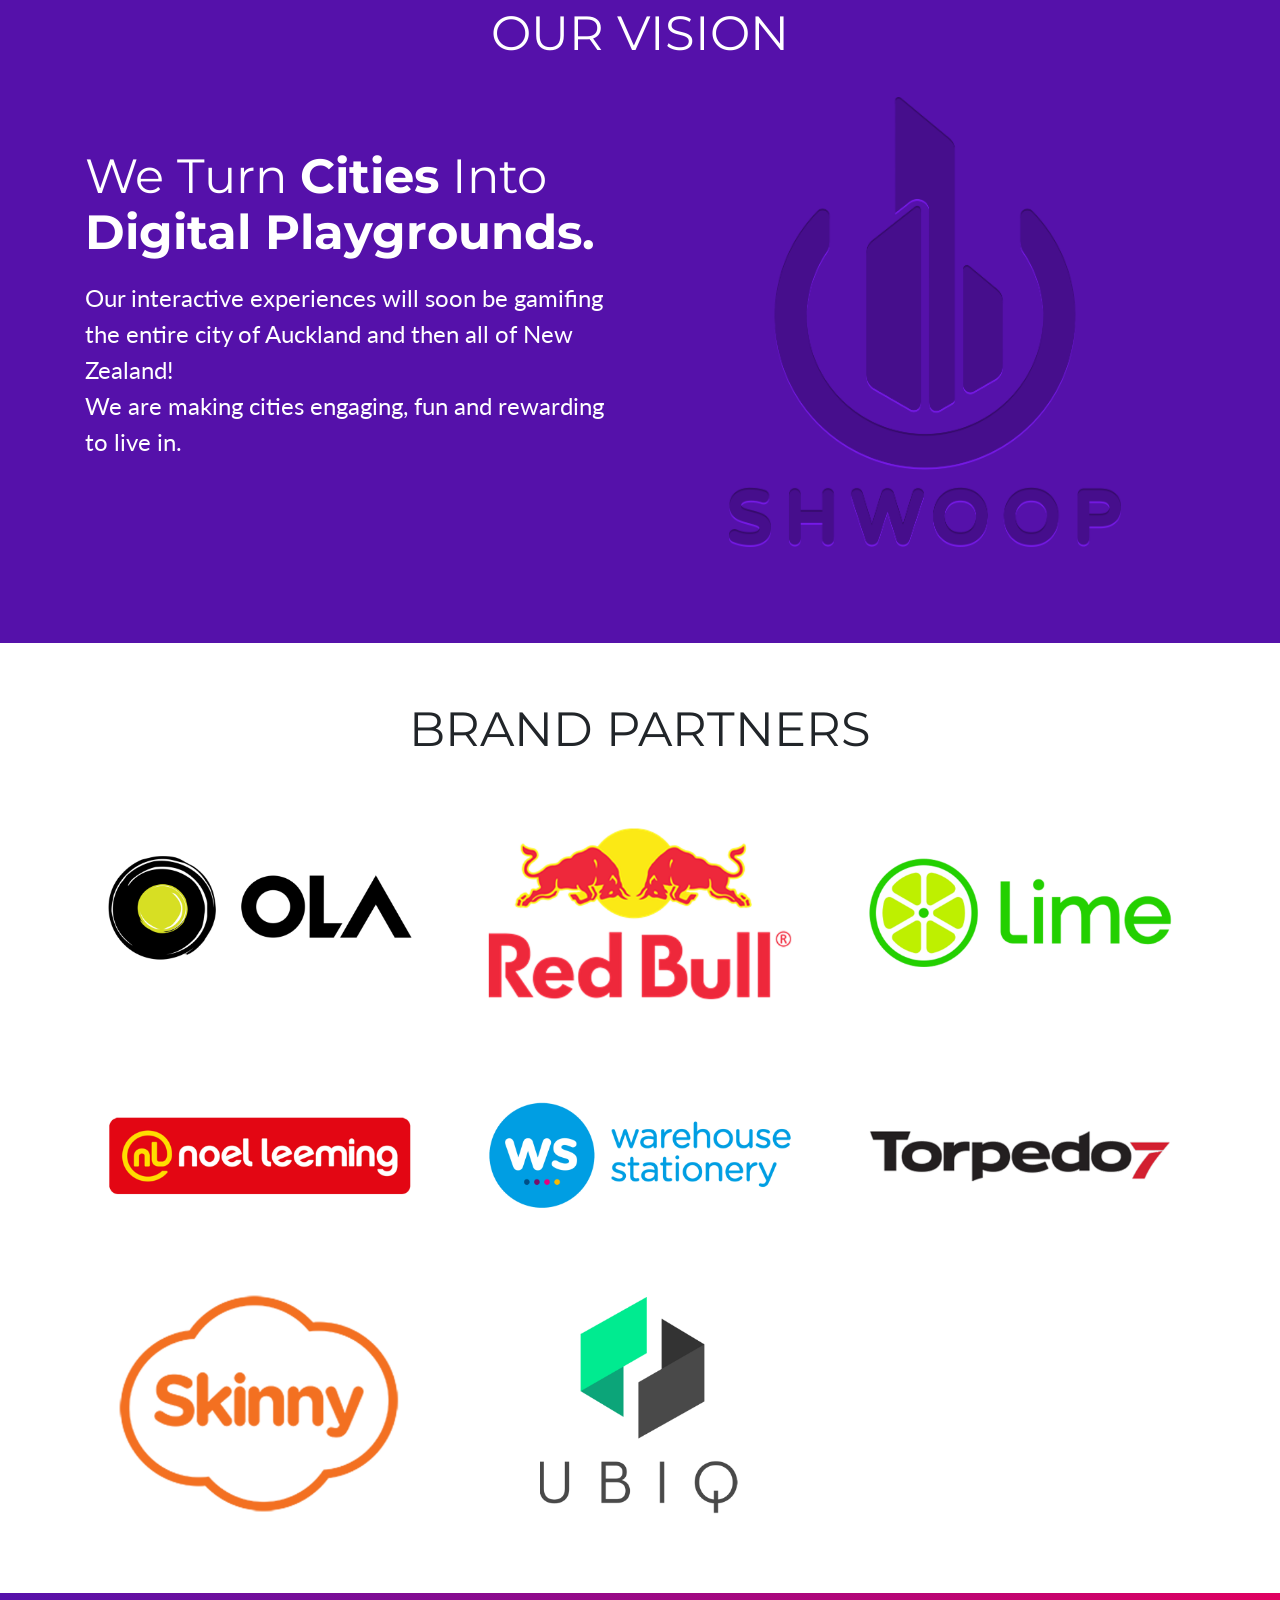
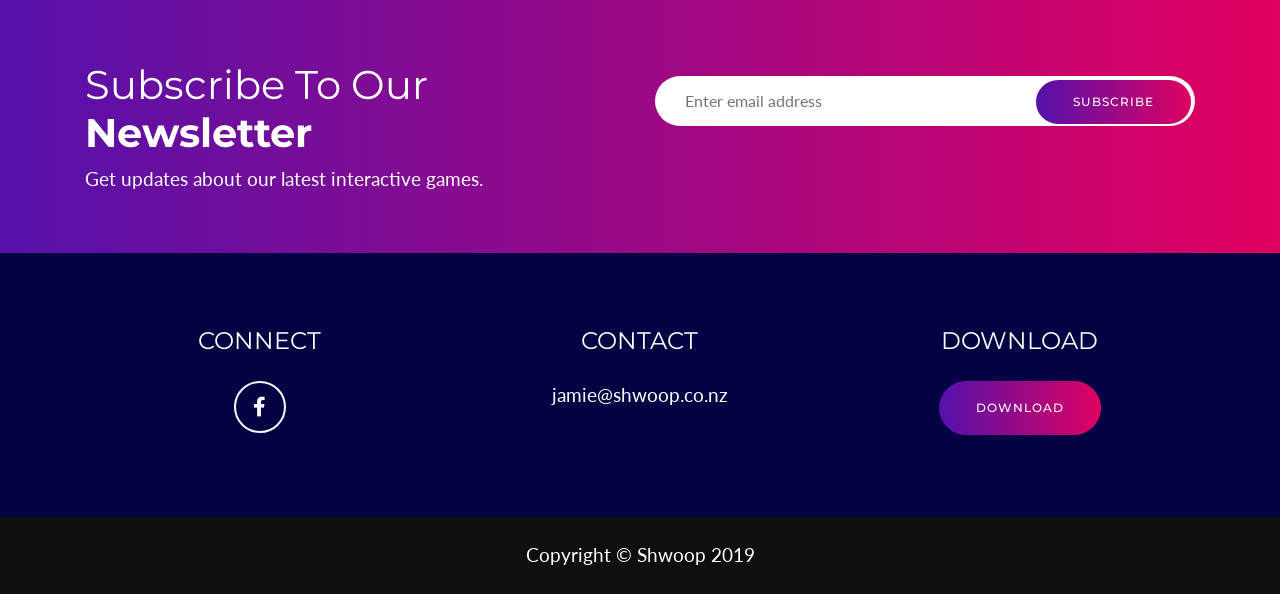
==== commit effc8fa2: "remove download modal. download buttons now scroll page to home" ====
--- a/index.html
+++ b/index.html
@@ -48,7 +48,7 @@
               <a class="nav-link py-3 px-0 px-lg-3 rounded js-scroll-trigger" href="#brand-partners">Brand Partners</a>
           </li>
           <li class="nav-item mx-0 mx-lg-1">
-              <button class="btn primary_btn" data-toggle="modal" data-target="#download-modal">Download</button>
+              <a class="js-scroll-trigger" href="#home"><button class="btn primary_btn">Download</button></a>
           </li>
         </ul>
       </div>
@@ -93,7 +93,7 @@
         <div class="col-md-12 col-lg-4 how-to-play-tile">
             <img class="step-number" src="img/1.png" alt="">
             <h2>Download the Shwoop App.</h2>
-            <button class="btn primary_btn" data-toggle="modal" data-target="#download-modal">Download</button>
+            <a class="js-scroll-trigger" href="#home"><button class="btn primary_btn">Download</button></a>
         </div>
 
         <!-- Portfolio Item 2 -->
@@ -248,7 +248,7 @@
         <!-- Footer Download Text -->
         <div class="col-lg-4">
             <h4 class="text-uppercase mb-4">Download</h4>
-            <button class="btn primary_btn" data-toggle="modal" data-target="#download-modal">Download</button>
+            <a class="js-scroll-trigger" href="#home"><button class="btn primary_btn">Download</button></a>
         </div>
 
       </div>
@@ -269,51 +269,6 @@
     </a>
   </div>
 
-
-  <!-- Download Modal  -->
-  <div class="portfolio-modal modal fade" id="download-modal" tabindex="-1" role="dialog" aria-labelledby="download-modal-lable" aria-hidden="true">
-    <div class="modal-dialog modal-xl" role="document">
-      <div class="modal-content">
-        <button type="button" class="close" data-dismiss="modal" aria-label="Close">
-          <span aria-hidden="true">
-            <i class="fas fa-times"></i>
-          </span>
-        </button>
-        <div class="modal-body text-center">
-          <div class="container">
-            <div class="row justify-content-center">
-              <div class="col-lg-8">
-                <!-- Portfolio Modal - Title -->
-                <h2 class="portfolio-modal-title text-secondary text-uppercase mb-0">Download App</h2>
-                
-                <!-- Divider -->
-                <div class="divider-custom"></div>
-
-                <div class="row">
-                    <div class="col-lg-6">
-                      <h1>Android</h1>
-                      <img class="store-logo" src="img/android-logo.png" alt="">
-                      <div class="divider-custom"></div>
-                      <a href="https://play.google.com/store/apps/details?id=com.shwoop&hl=en_US"><img class="play-button download-modal-buttons" src="img/get-on-play.png" alt="play store button"></a>
-              
-                    </div>
-                    <div class="col-lg-6">
-                      <h2>Apple</h2>
-                      <img class="store-logo" src="img/apple-logo.png" alt="">
-                      <div class="divider-custom"></div>
-                      <a href=""><img class="apple-button download-modal-buttons" src="img/get-on-apple.png" alt="apple store button"></a>
-                    </div>
-                </div>
-                
-                <button class="btn primary_btn" data-dismiss="modal"><i class="fas fa-times fa-fw"></i>Close</button>
-              </div>
-            </div>
-          </div>
-        </div>
-      </div>
-    </div>
-  </div>
-
   <!-- Bootstrap core JavaScript -->
   <script src="vendor/jquery/jquery.min.js"></script>
   <script src="vendor/bootstrap/js/bootstrap.bundle.min.js"></script>
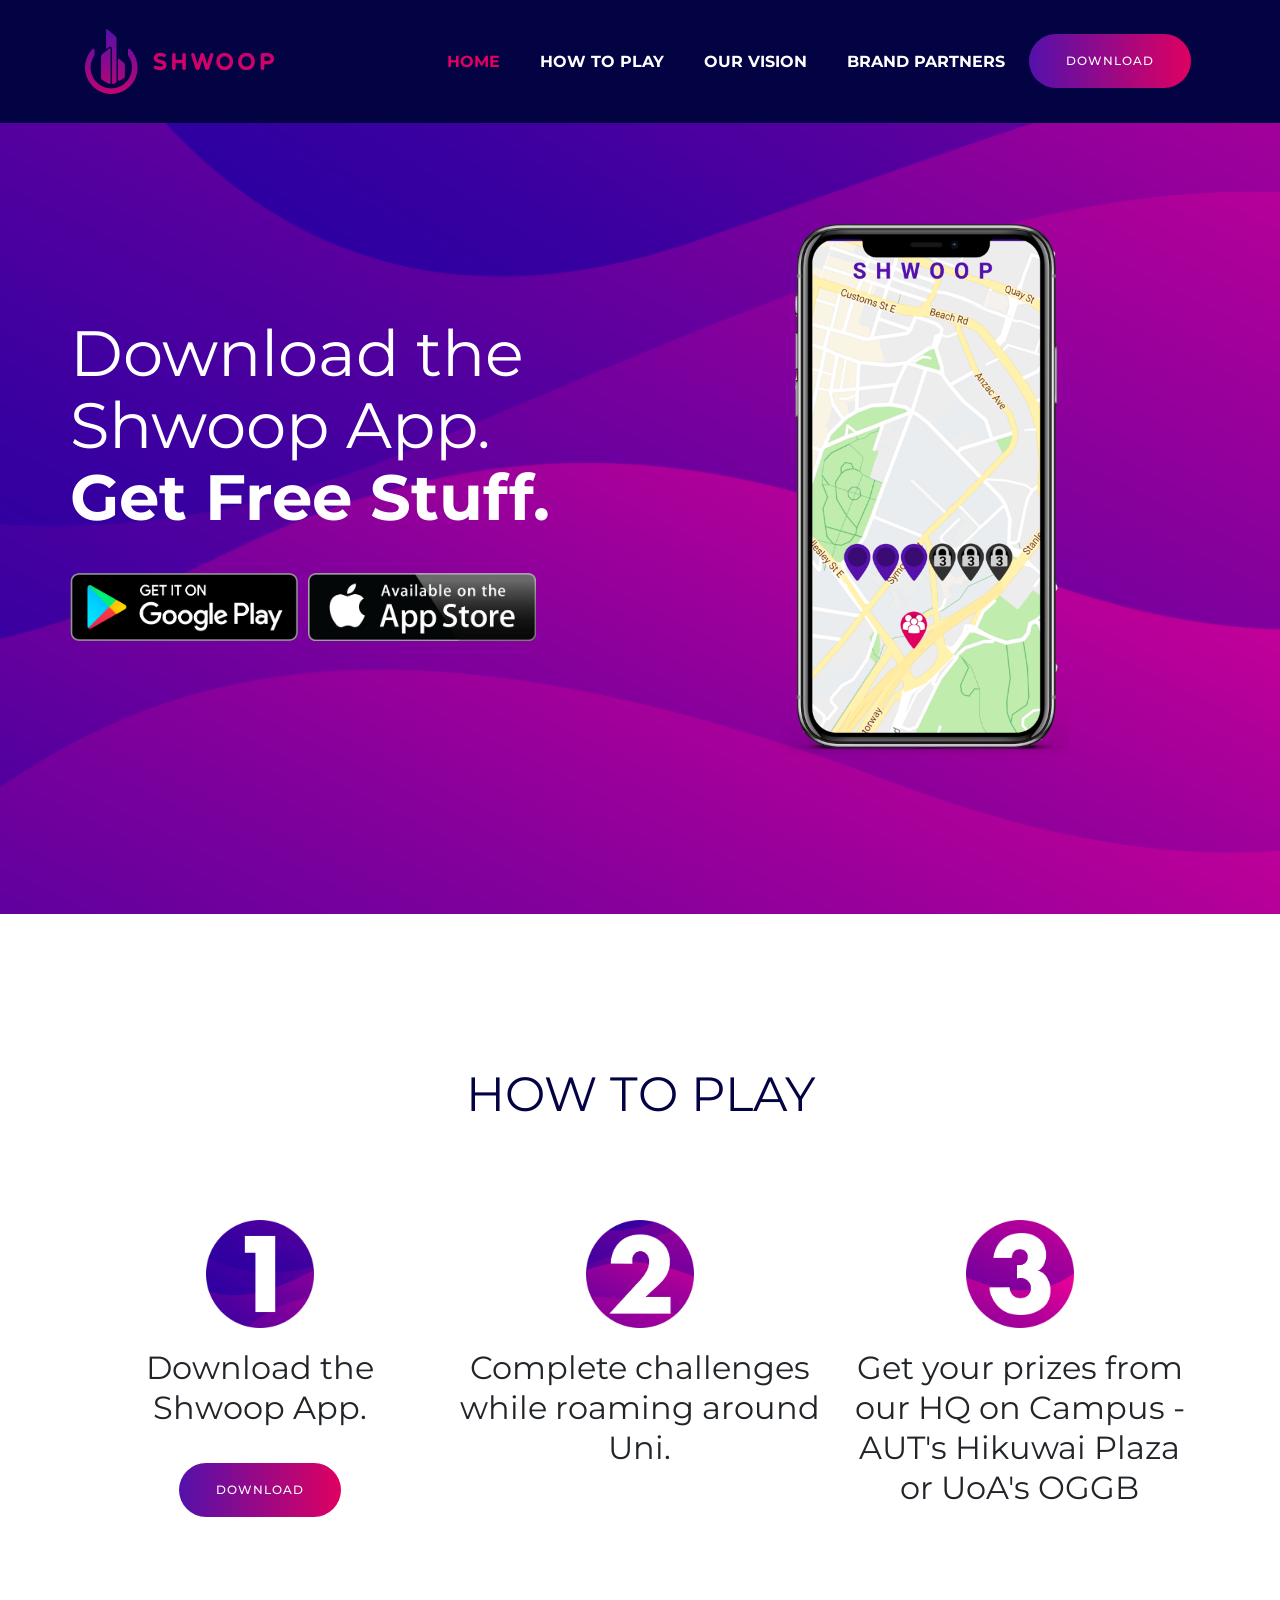
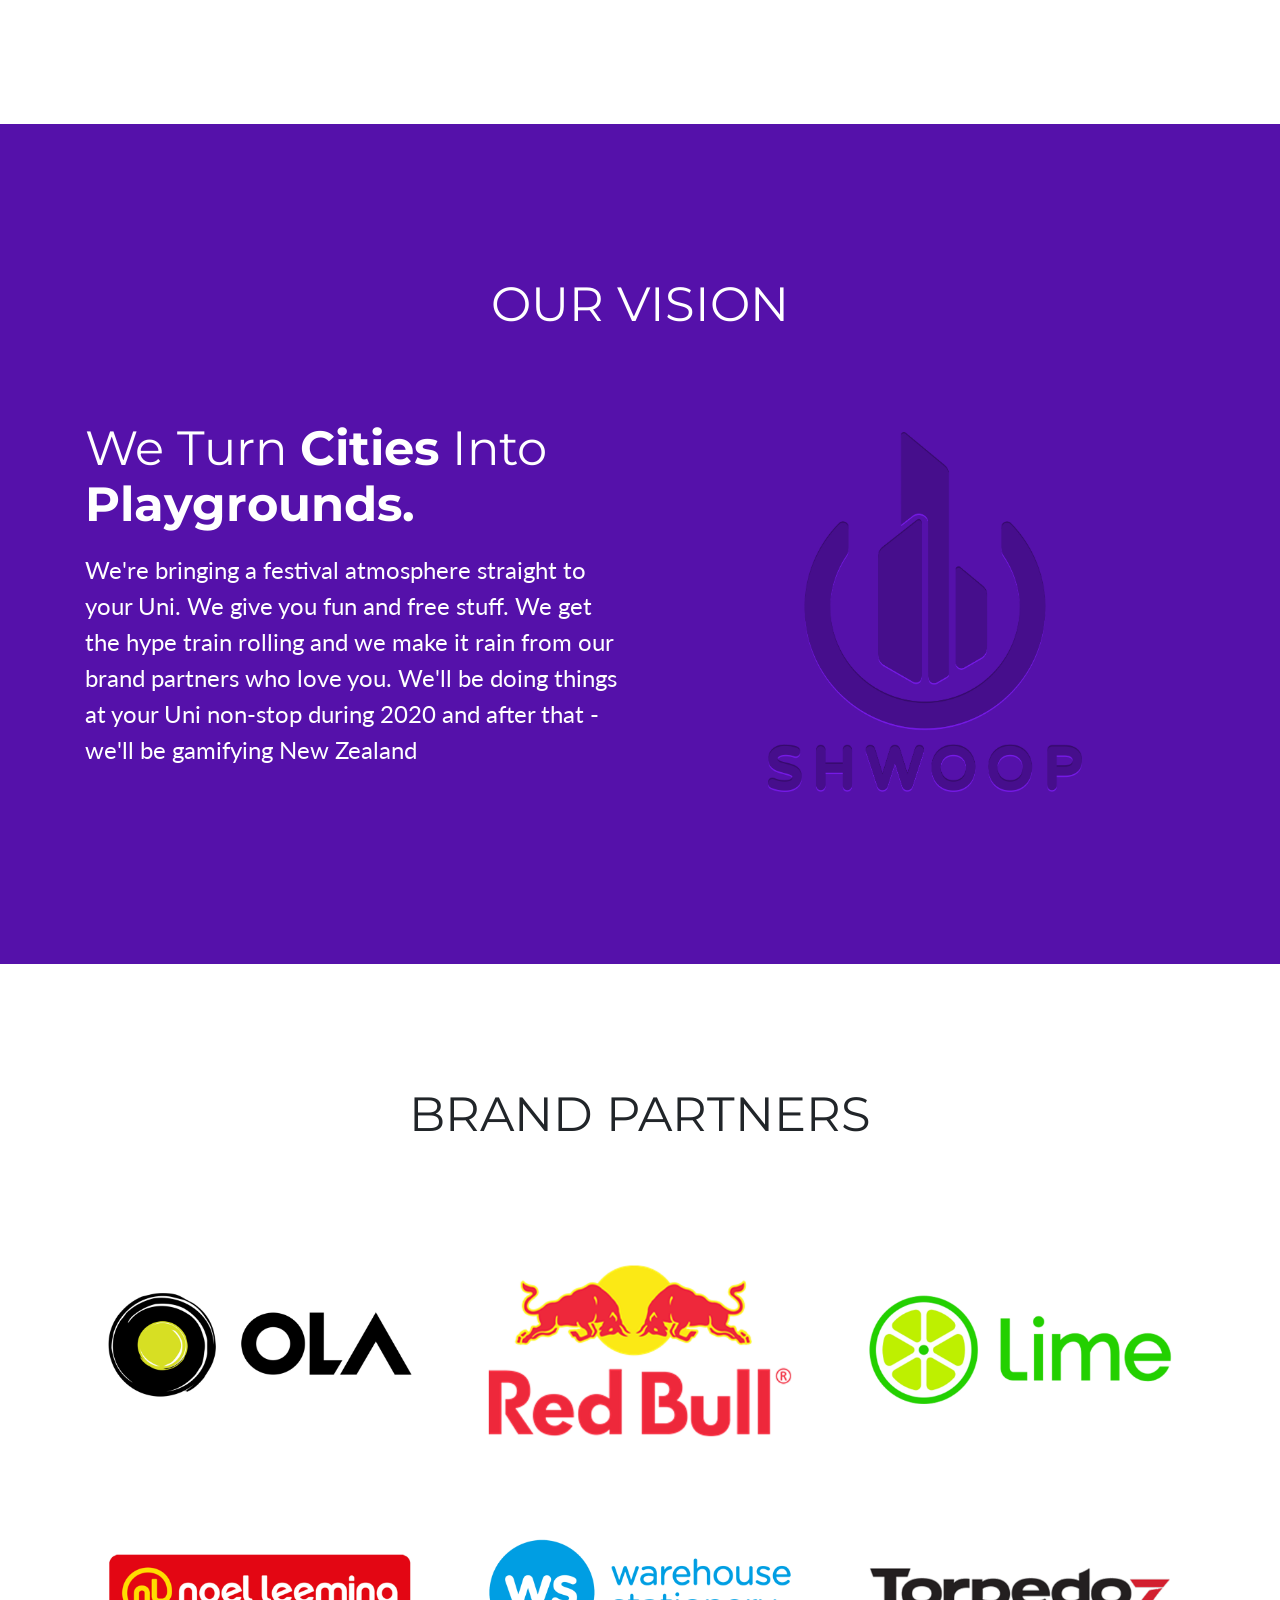
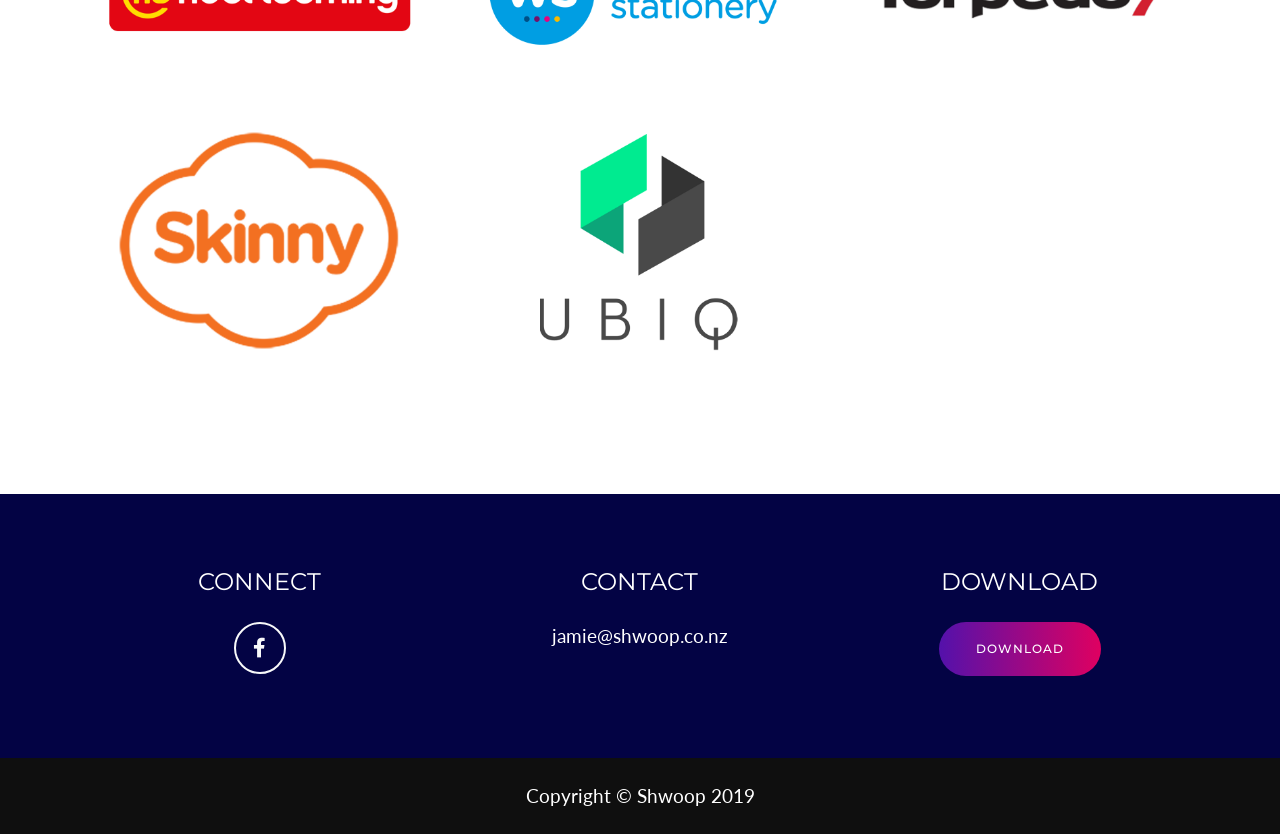
==== commit 2d0b8b49: "updates" ====
--- a/index.html
+++ b/index.html
@@ -8,7 +8,7 @@
   <meta name="author" content="">
   
 
-  <title>Shwoop App</title>
+  <title>Shwoop</title>
 
   <link rel="icon" href="img/favicon.png" type="image/png">
 
@@ -61,7 +61,7 @@
         <div class="row">
           
           <div class="col-md-6 col-sm-12">
-            <h1 class="masthead-heading mb-0">Download the<br>Shwoop App.<br><b>Win Prizes.</b></h1>
+            <h1 class="masthead-heading mb-0">Download the<br>Shwoop App.<br><b>Get Free Stuff.</b></h1>
             <div class="download-buttons">
               <a href="https://play.google.com/store/apps/details?id=com.shwoop&hl=en_US"><img class="play-button" src="img/get-on-play.png" alt="play store button"></a>
               <a href=""><img class="apple-button" src="img/get-on-apple.png" alt="apple store button"></a>
@@ -93,19 +93,19 @@
         <div class="col-md-12 col-lg-4 how-to-play-tile">
             <img class="step-number" src="img/1.png" alt="">
             <h2>Download the Shwoop App.</h2>
-            <a class="js-scroll-trigger" href="#home"><button class="btn primary_btn">Download</button></a>
+            <a class="js-scroll-trigger" href="#home"><button class="btn primary_btn download-margin">Download</button></a>
         </div>
 
         <!-- Portfolio Item 2 -->
         <div class="col-md-12 col-lg-4 how-to-play-tile">
             <img class="step-number" src="img/2.png" alt="">
-            <h2>Go to select areas around the university and answer riddles.</h2>
+            <h2>Complete challenges while roaming around Uni.</h2>
         </div>
 
         <!-- Portfolio Item 3 -->
         <div class="col-md-12 col-lg-4 how-to-play-tile">
             <img class="step-number" src="img/3.png" alt="">
-            <h2>Collect your prizes!</h2>
+            <h2>Get your prizes from our HQ on Campus - AUT's Hikuwai Plaza or UoA's OGGB</h2>
         </div>
     </div>
   </section>
@@ -124,9 +124,9 @@
         <div class="row">
           
           <div class="col-md-6 col-sm-12">
-            <h1 class="masthead-heading mb-0 ">We Turn <b>Cities</b> Into<br><b>Digital Playgrounds.</b></h1>
+            <h1 class="masthead-heading mb-0 ">We Turn <b>Cities</b> Into<br><b>Playgrounds.</b></h1>
             <p>
-              Our interactive experiences will soon be gamifing the entire city of Auckland and then all of New Zealand!<br>We are making cities engaging, fun and rewarding to live in. 
+              We're bringing a festival atmosphere straight to your Uni. We give you fun and free stuff. We get the hype train rolling and we make it rain from our brand partners who love you. We'll be doing things at your Uni non-stop during 2020 and after that - we'll be gamifying New Zealand
             </p>
           </div>
           <div class="col-md-6 col-sm-12 center-align">
@@ -196,6 +196,7 @@
   
 
   <!-- Newsletter Section -->
+  <!--
   <section class="page-section newsletter_area">
       <div class="container">
         <div class="row">
@@ -222,6 +223,7 @@
         </div>
       </div>
     </section>
+  -->
     <!-- <form target="_blank" action="https://spondonit.us12.list-manage.com/subscribe/post?u=1462626880ade1ac87bd9c93a&amp;id=92a4423d01"-->
 
 
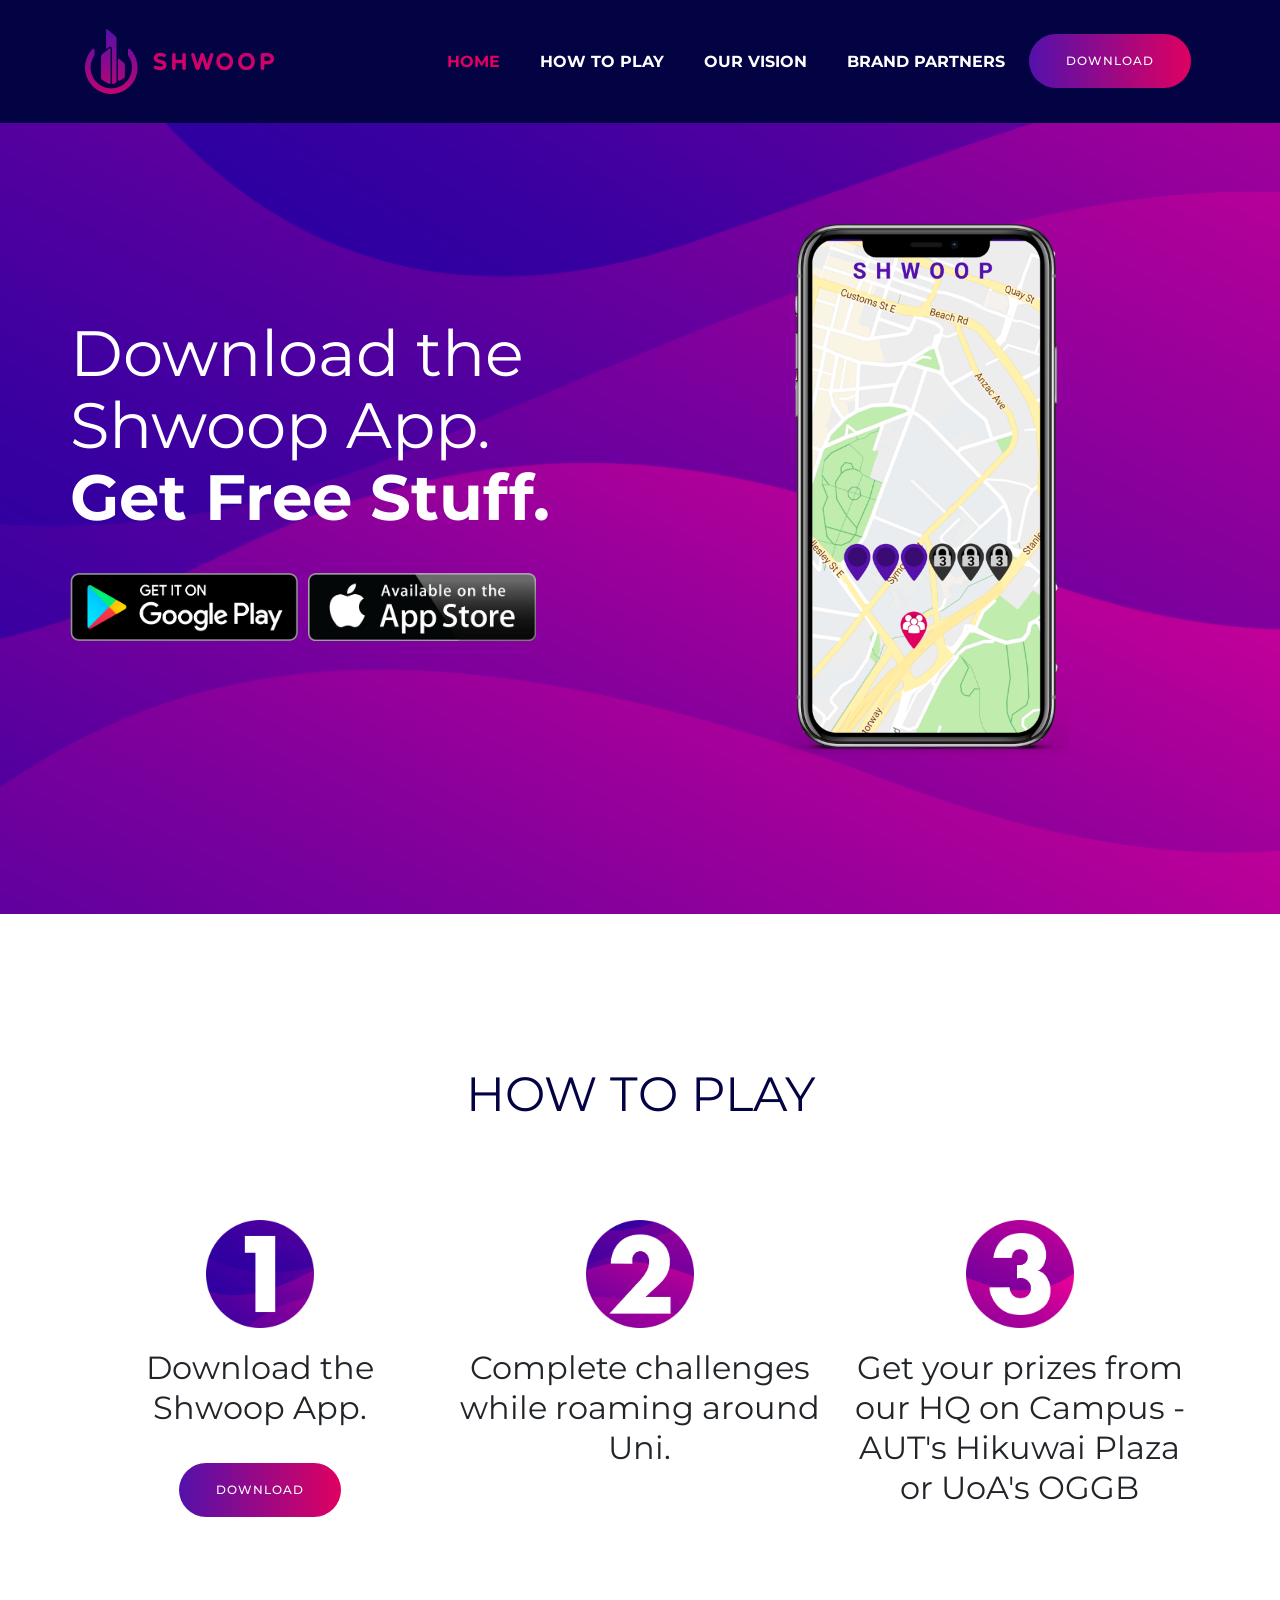
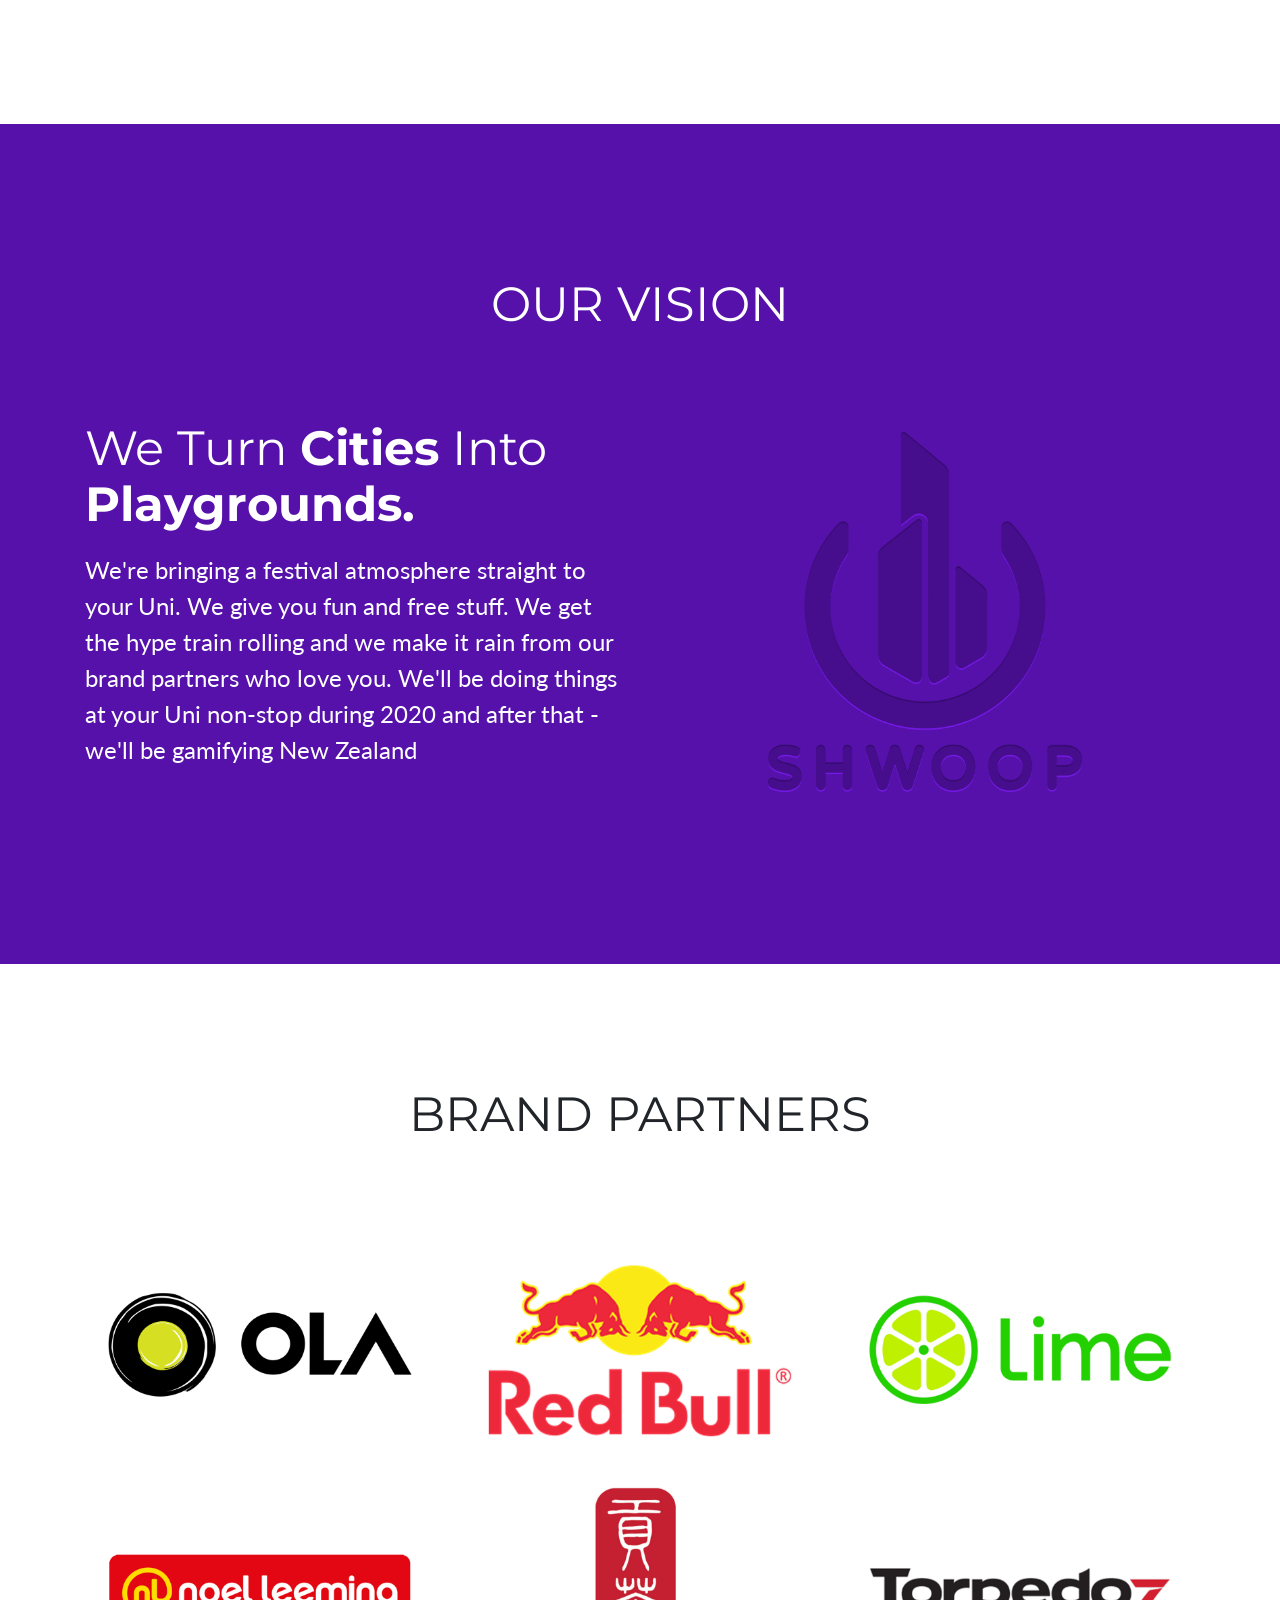
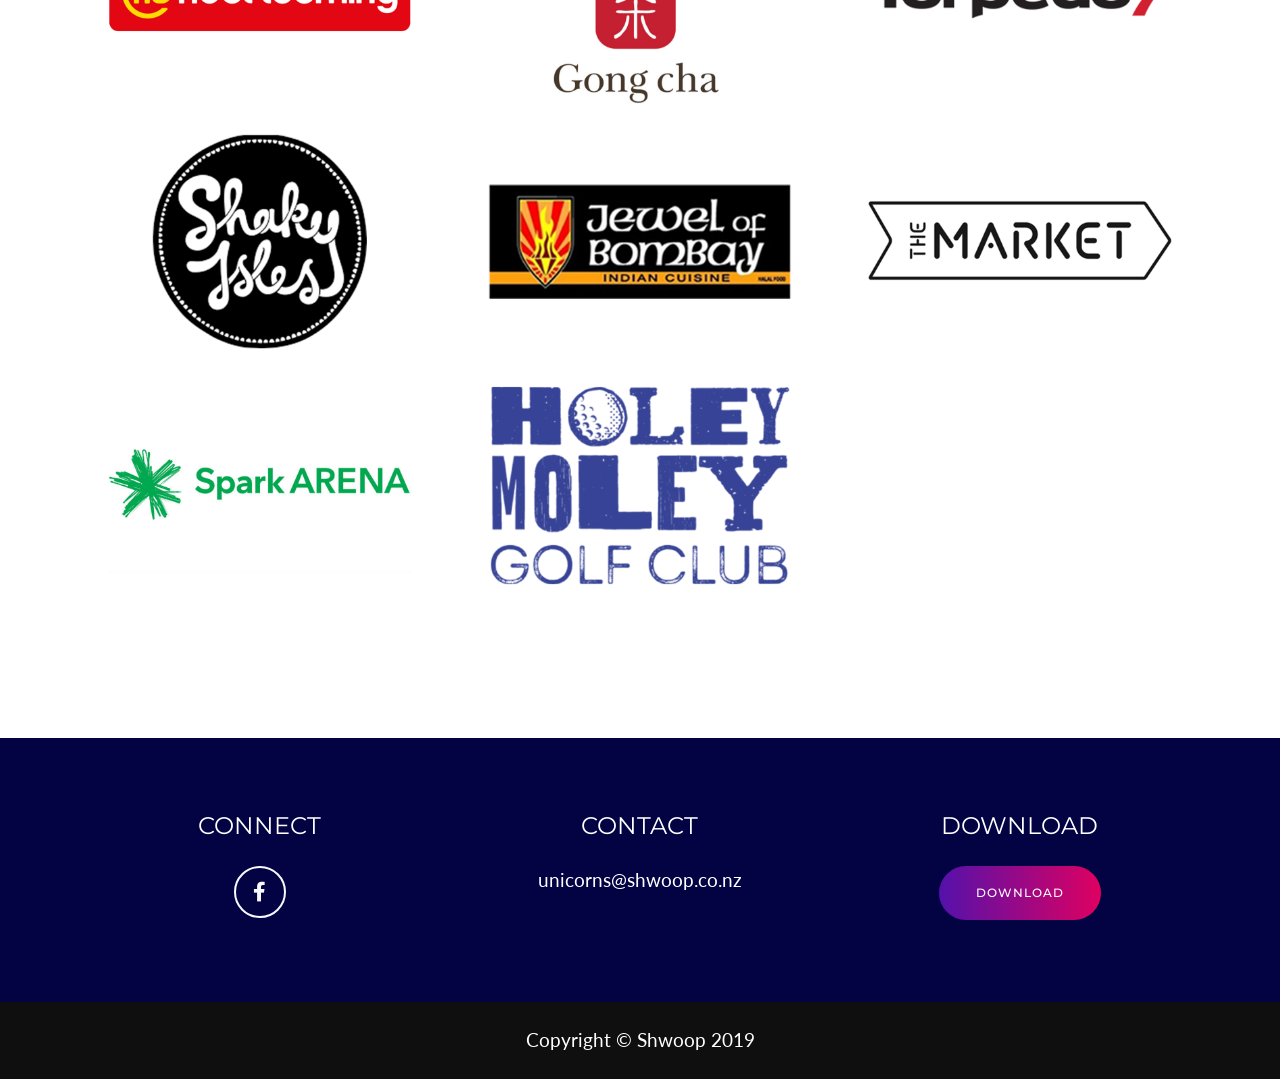
==== commit 5b544a5f: "new brand partners and updated contact info" ====
--- a/index.html
+++ b/index.html
@@ -173,7 +173,7 @@
   
           <!-- Brand 5 -->
           <div class="col-4">
-              <img class="img-fluid" src="img/portfolio/ws.png" alt="">
+              <img class="img-fluid" src="img/portfolio/gongcha.png" alt="">
           </div>
   
           <!-- Brand 6 -->
@@ -183,12 +183,27 @@
 
           <!-- Brand 7 -->
           <div class="col-4">
-              <img class="img-fluid" src="img/portfolio/Skinny.png" alt="">
+              <img class="img-fluid" src="img/portfolio/shakyisles.png" alt="">
           </div>
     
             <!-- Brand 8 -->
             <div class="col-4">
-                <img class="img-fluid" src="img/portfolio/UBIQ.png" alt="">
+                <img class="img-fluid" src="img/portfolio/jewelofbombay.png" alt="">
+            </div>
+
+            <!-- Brand 9 -->
+            <div class="col-4">
+              <img class="img-fluid" src="img/portfolio/themarket.png" alt="">
+           </div>
+
+            <!-- Brand 10 -->
+            <div class="col-4">
+              <img class="img-fluid" src="img/portfolio/sparkarena.png" alt="">
+            </div>
+
+            <!-- Brand 11 -->
+            <div class="col-4">
+              <img class="img-fluid" src="img/portfolio/holeymoley.png" alt="">
             </div>
       </div>
     </section>
@@ -236,7 +251,7 @@
         <!-- Footer Social Icons -->
         <div class="col-lg-4">
           <h4 class="text-uppercase mb-4">Connect</h4>
-          <a class="btn btn-outline-light btn-social mx-1" href="#">
+          <a class="btn btn-outline-light btn-social mx-1" href="https://www.facebook.com/shwoopnz/?__tn__=%2Cd%2CP-R&eid=ARA6_C0hhofajjNjD4Fat9pUZ0IsBbr1qyQrgwscJk85Lib2zkm_b5-EPleboKYfkRYQgFdUEPBDX2mV">
             <i class="fab fa-fw fa-facebook-f"></i>
           </a>
         </div>
@@ -244,7 +259,7 @@
         <!-- Footer Contact Text -->
         <div class="col-lg-4">
           <h4 class="text-uppercase mb-4">Contact</h4>
-          <p>jamie@shwoop.co.nz</p>
+          <p>unicorns@shwoop.co.nz</p>
         </div>
 
         <!-- Footer Download Text -->
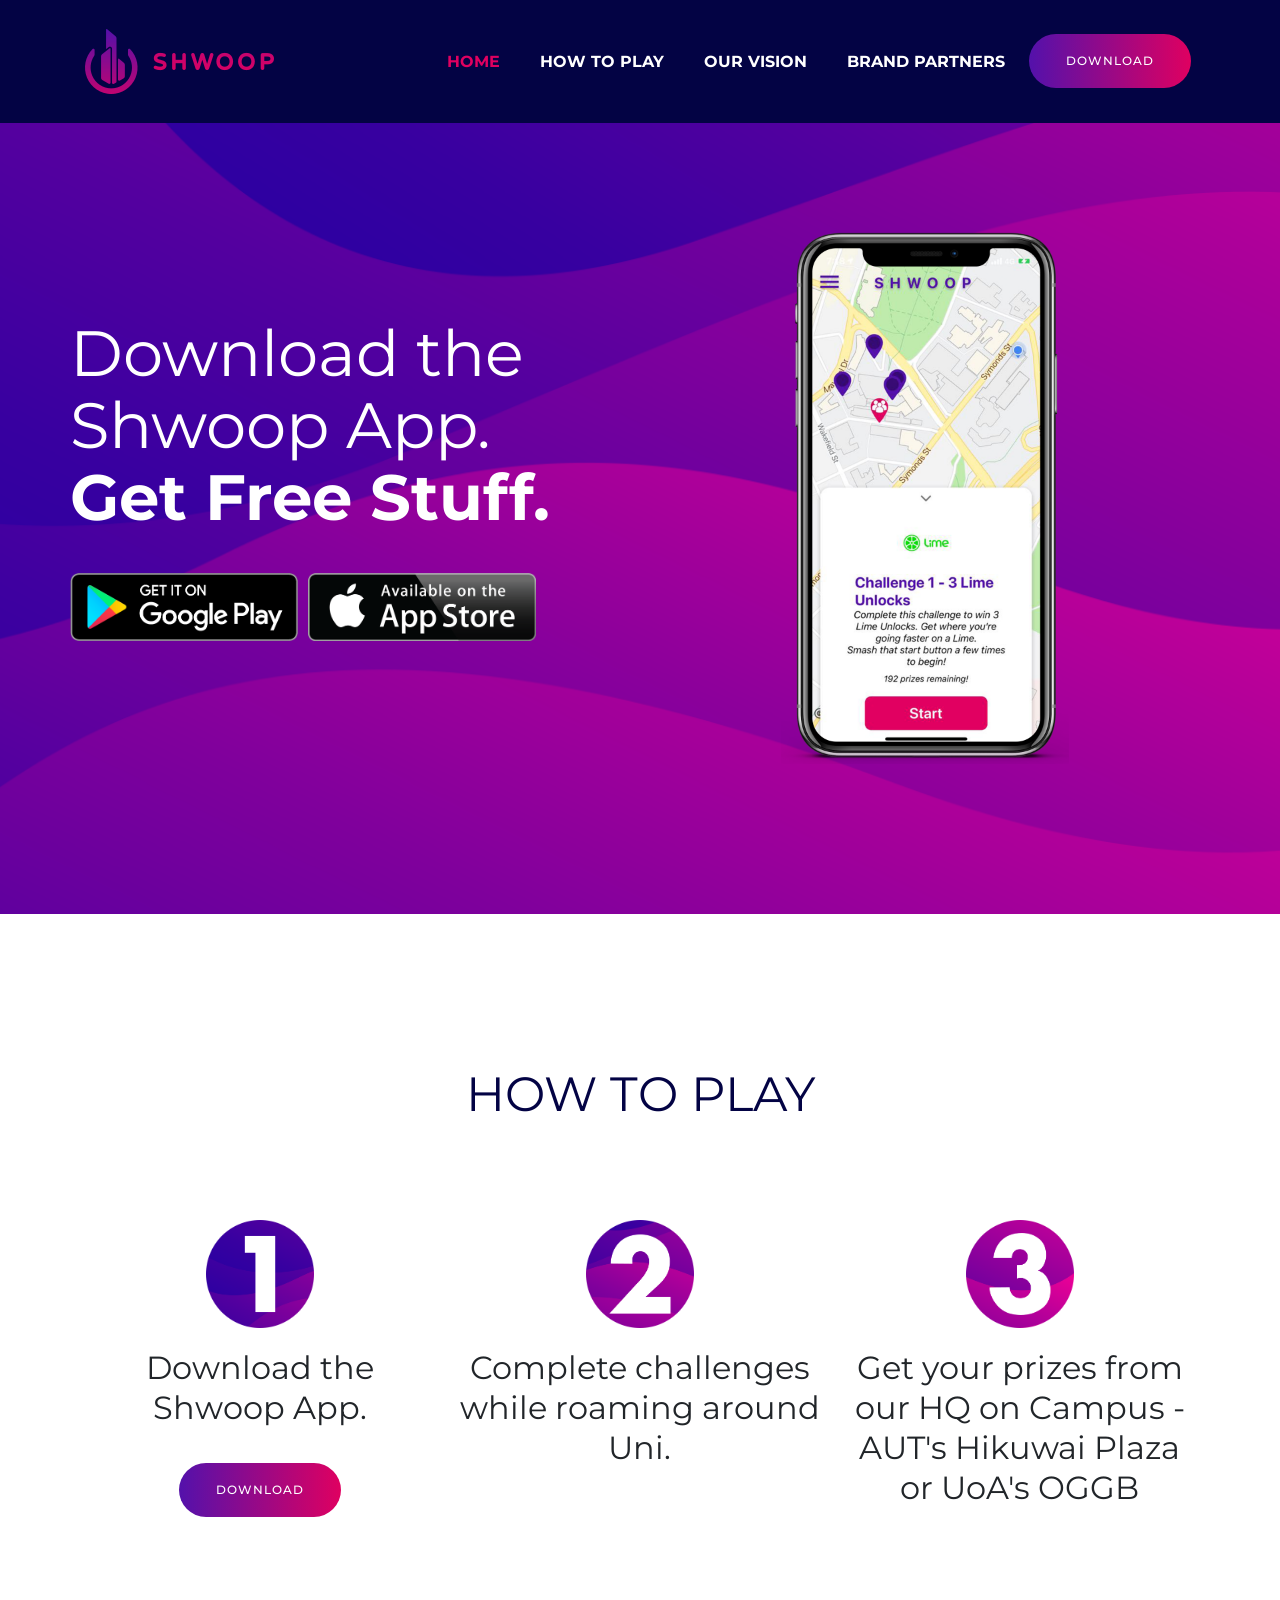
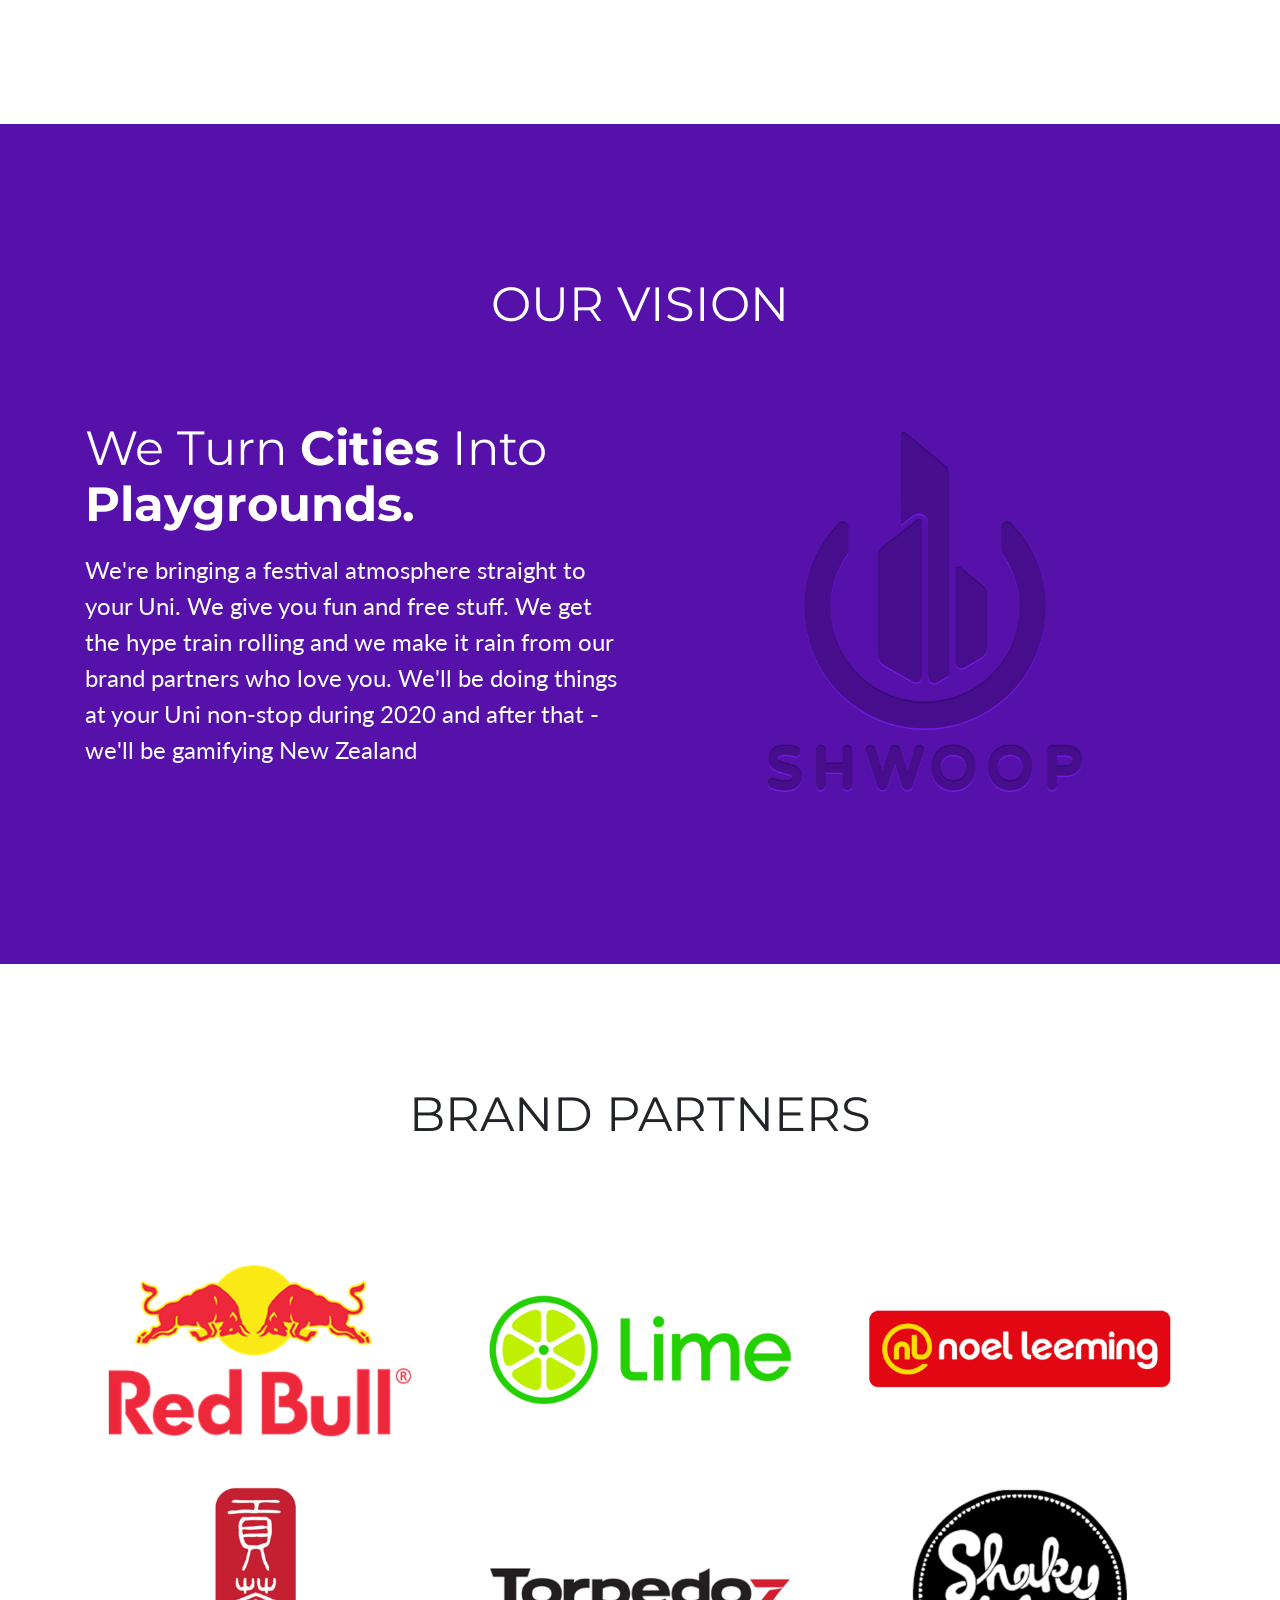
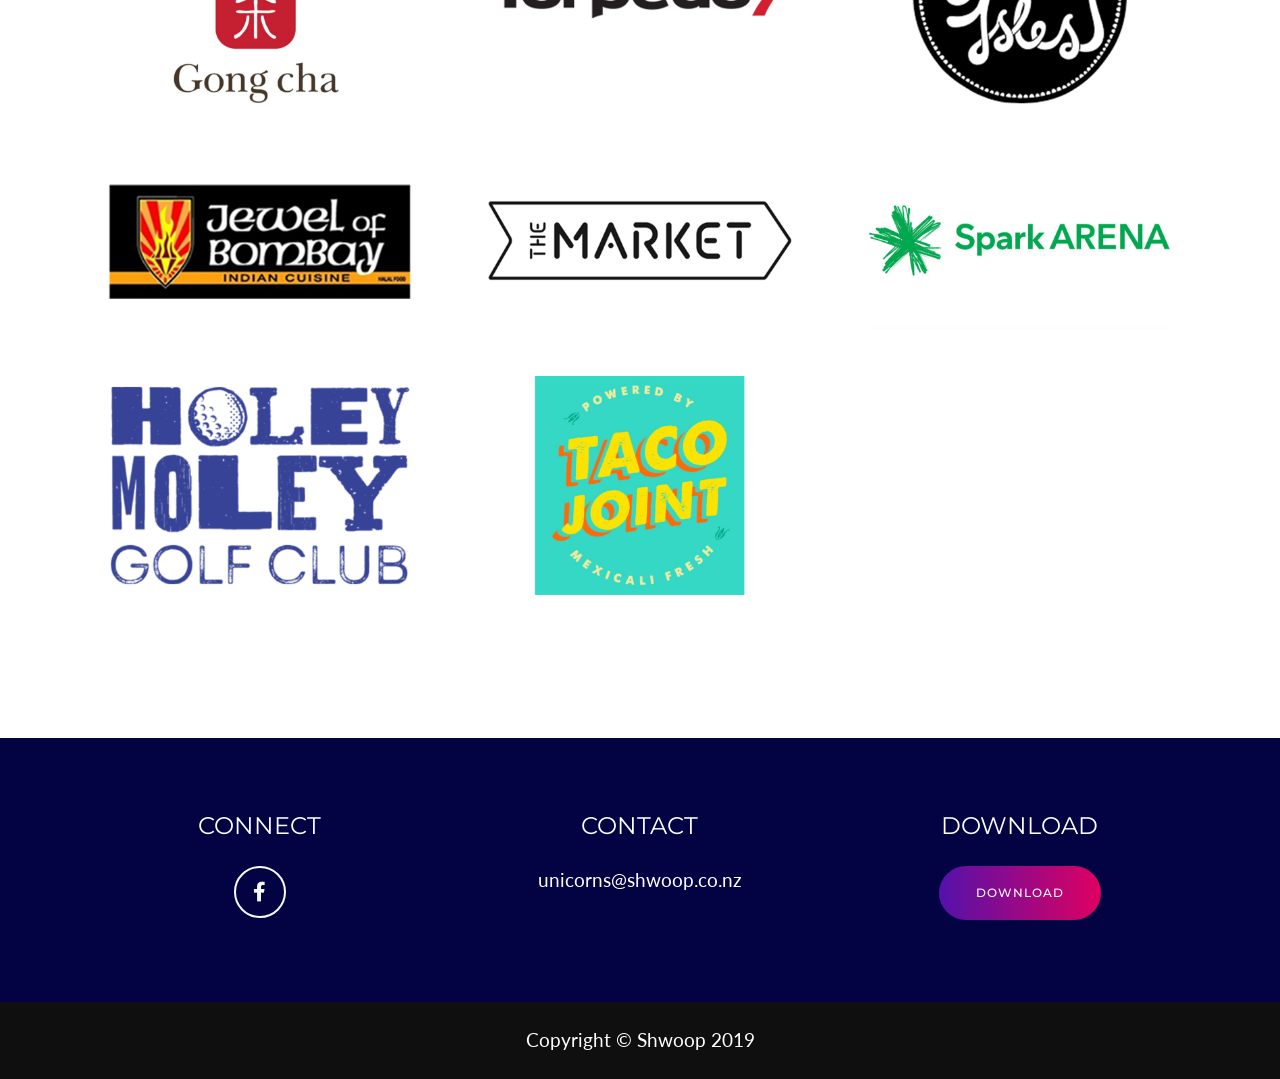
==== commit 34c26ccc: "final" ====
--- a/index.html
+++ b/index.html
@@ -151,11 +151,6 @@
         <!-- Portfolio Grid Items -->
         <div class="row">
   
-          <!-- Brand 1 -->
-          <div class="col-4">
-              <img class="img-fluid" src="img/portfolio/ola.png" alt="">
-          </div>
-  
           <!-- Brand 2 -->
           <div class="col-4">
               <img class="img-fluid" src="img/portfolio/redbull.png" alt="">
@@ -204,6 +199,11 @@
             <!-- Brand 11 -->
             <div class="col-4">
               <img class="img-fluid" src="img/portfolio/holeymoley.png" alt="">
+            </div>
+
+            <!-- Brand 12 -->
+            <div class="col-4">
+              <img class="img-fluid" src="img/portfolio/tacojoint.png" alt="">
             </div>
       </div>
     </section>
